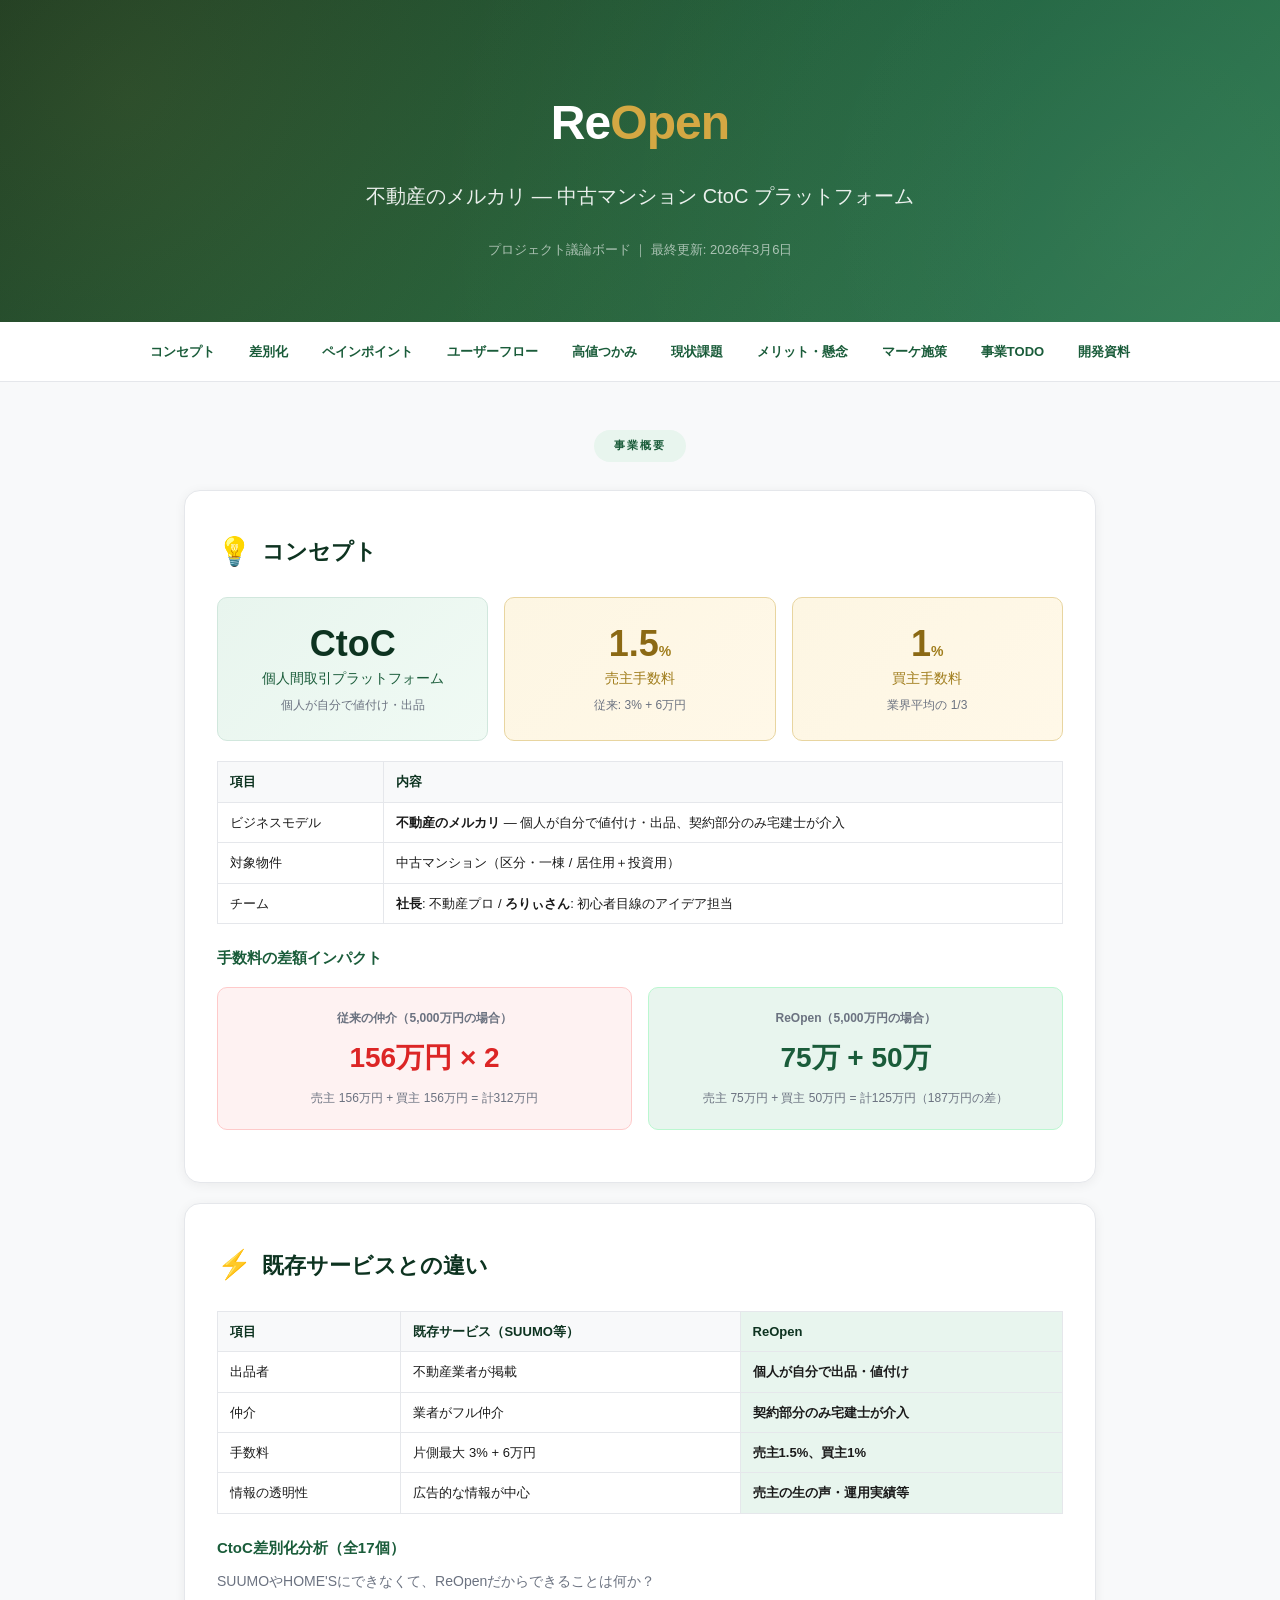
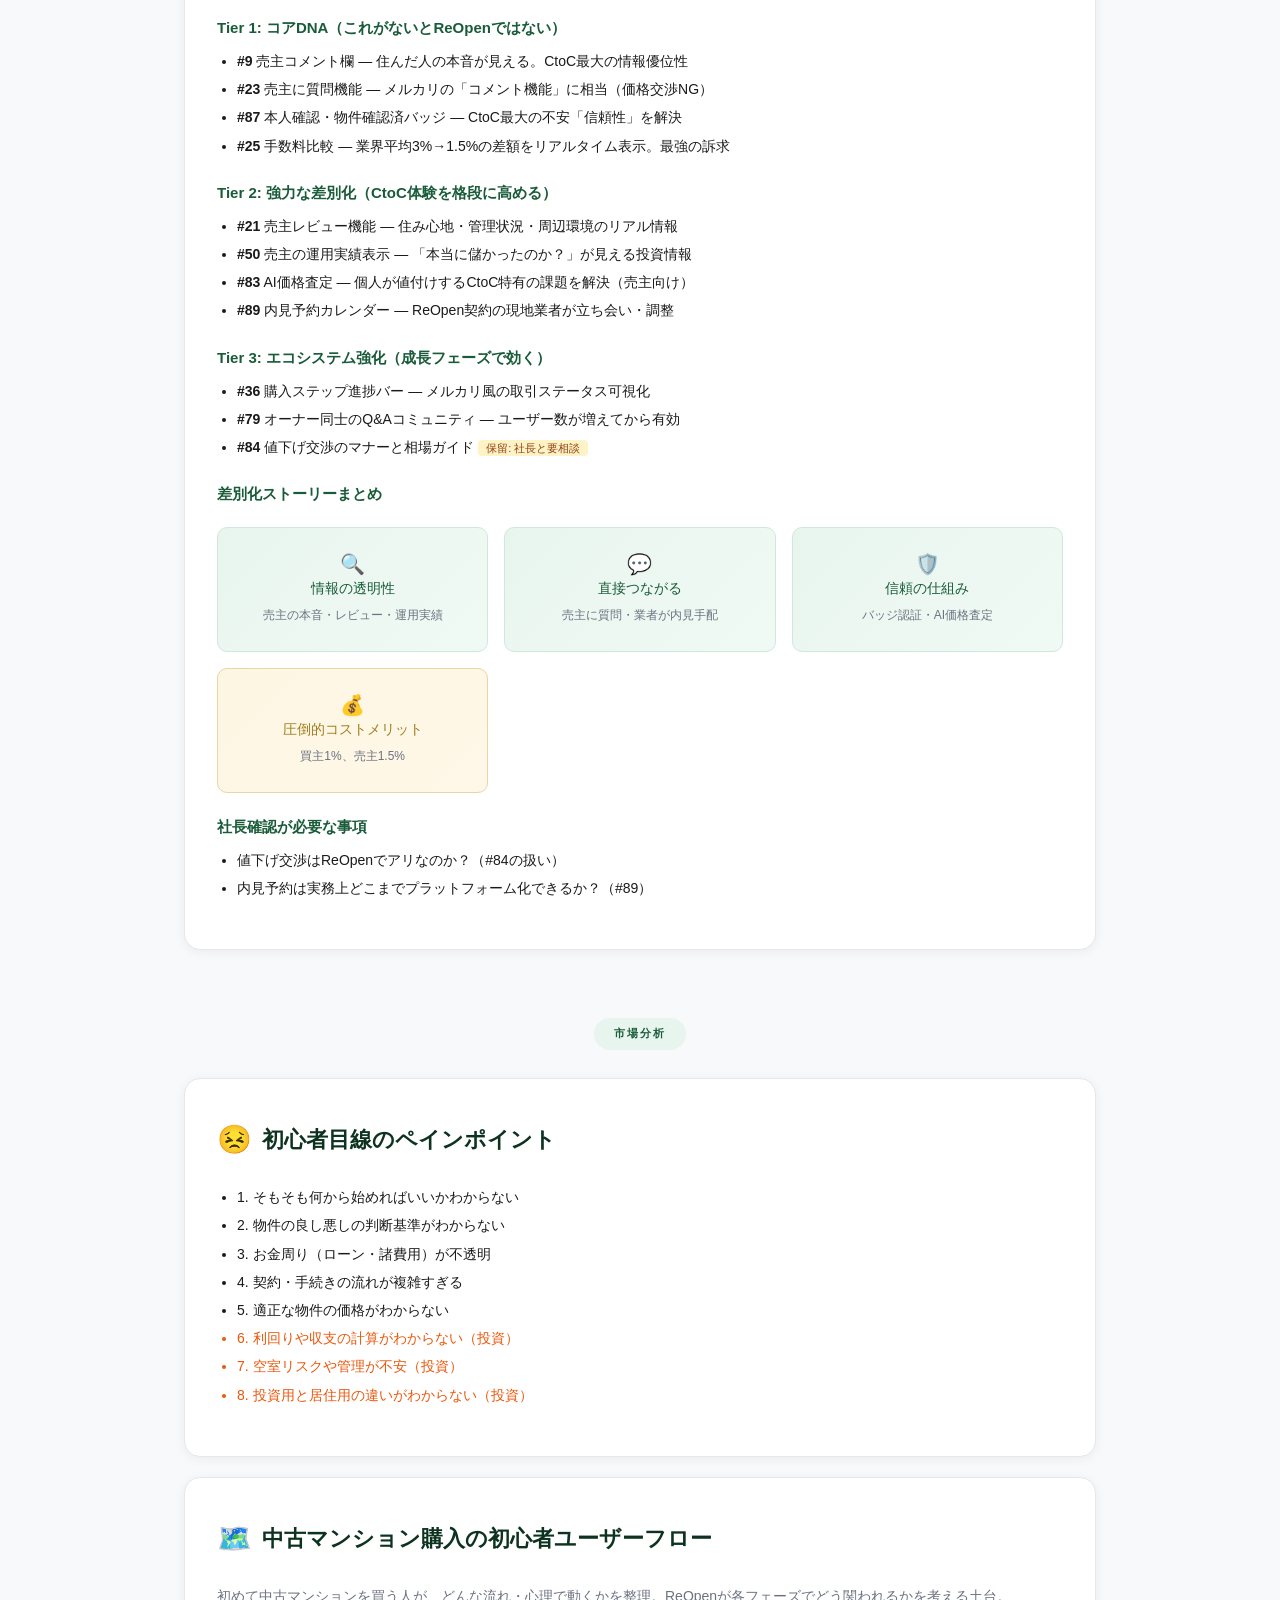
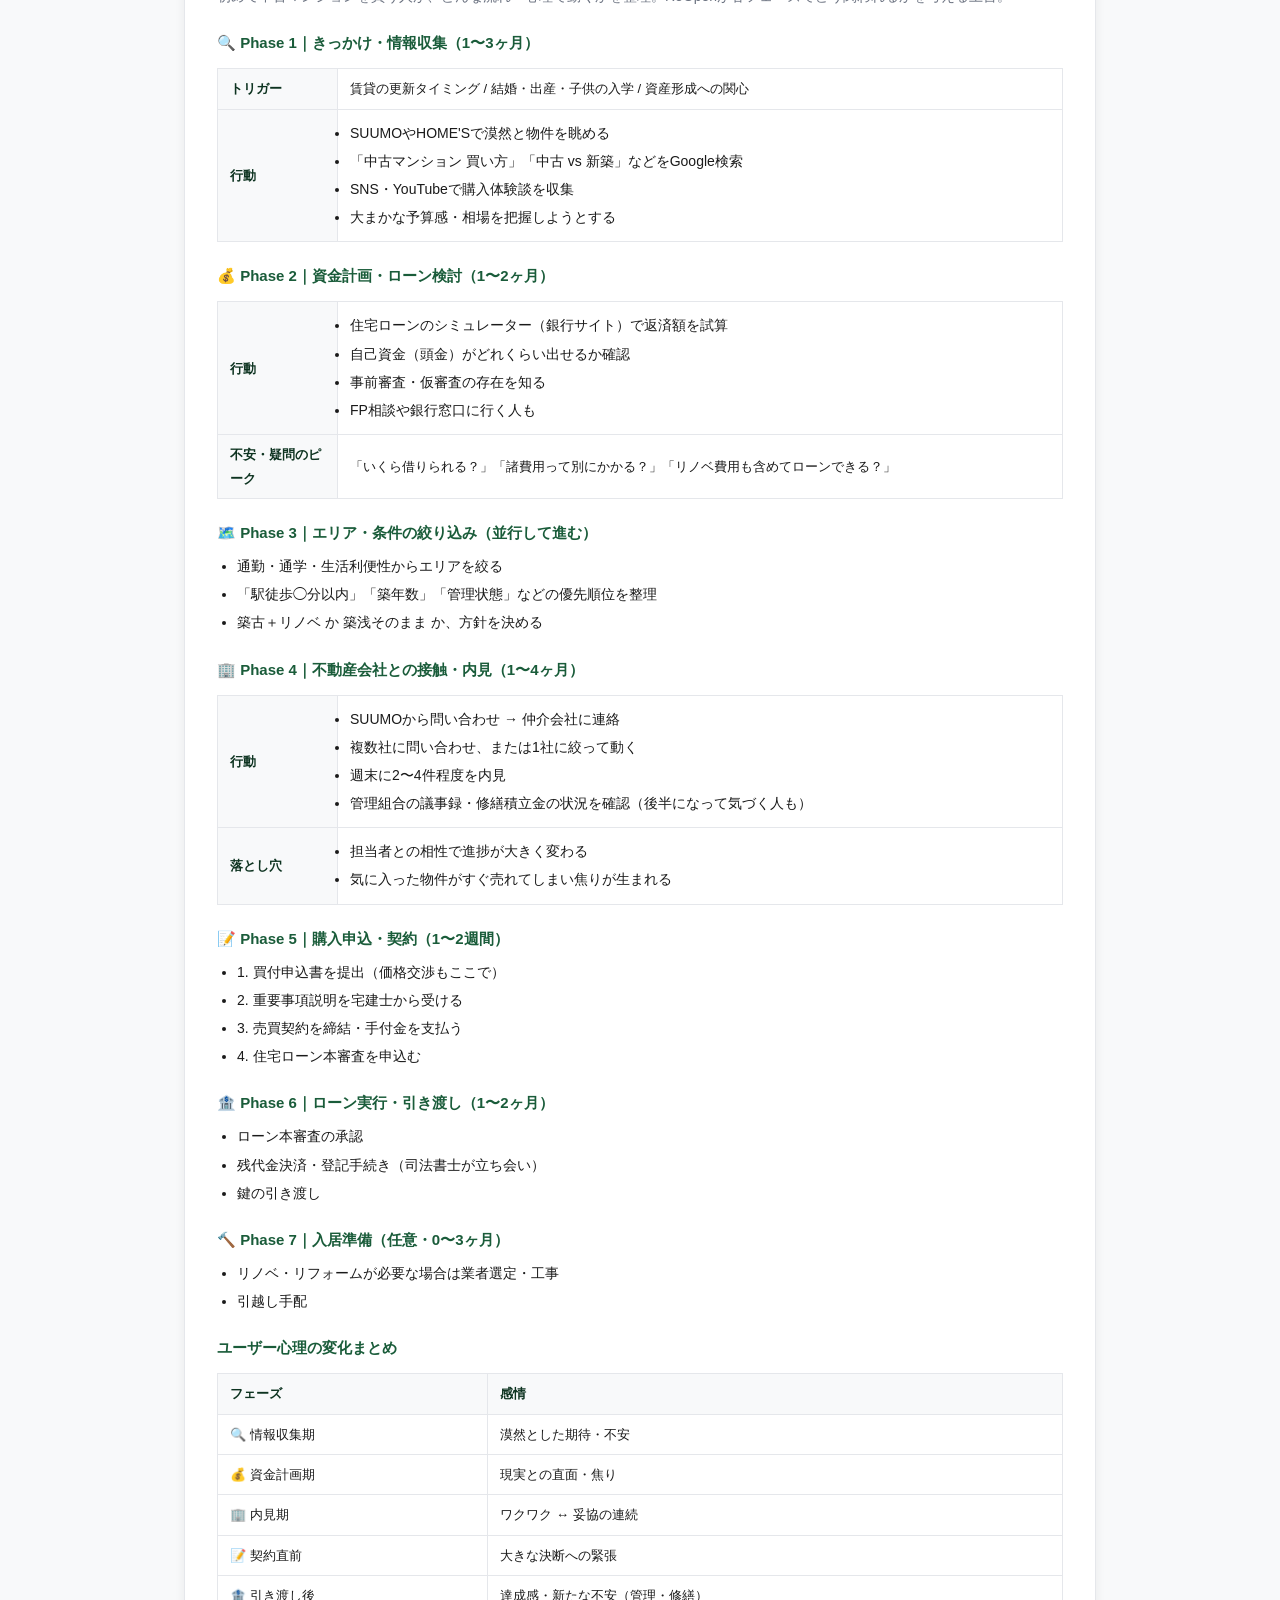
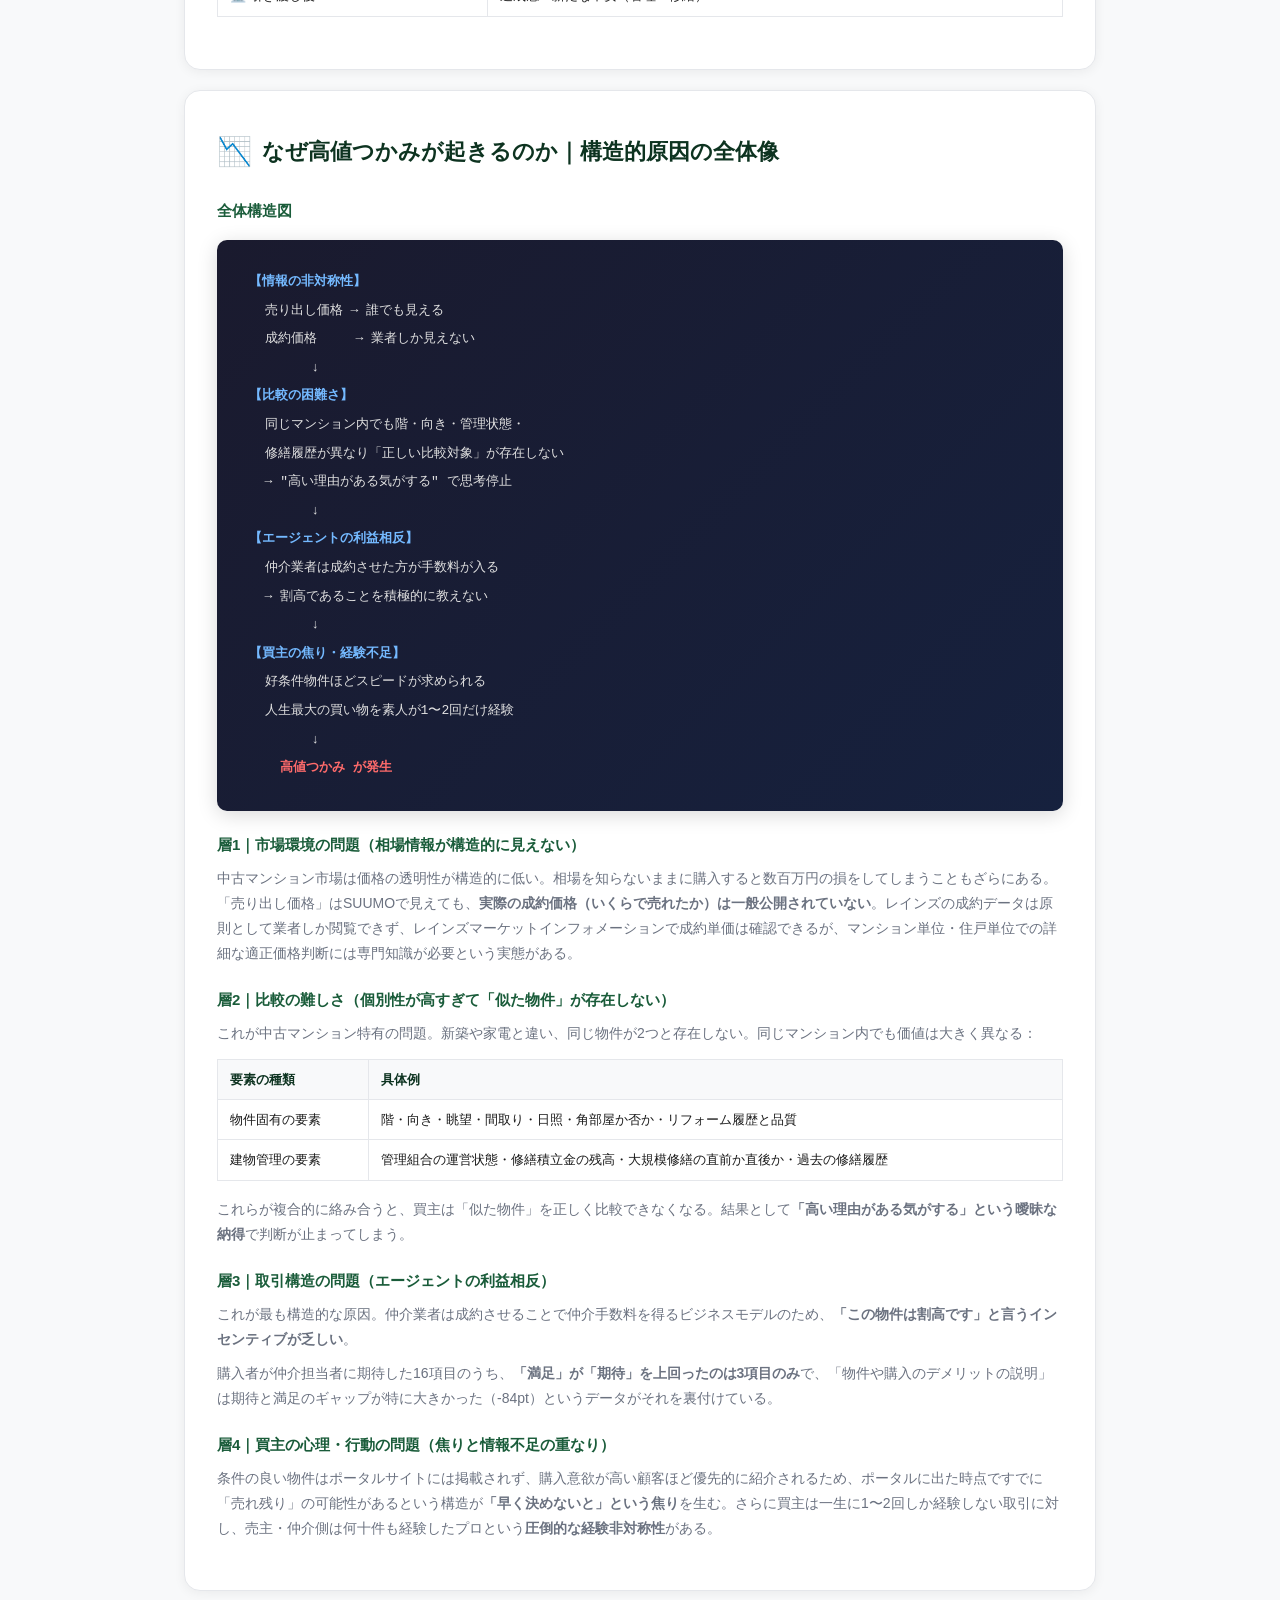
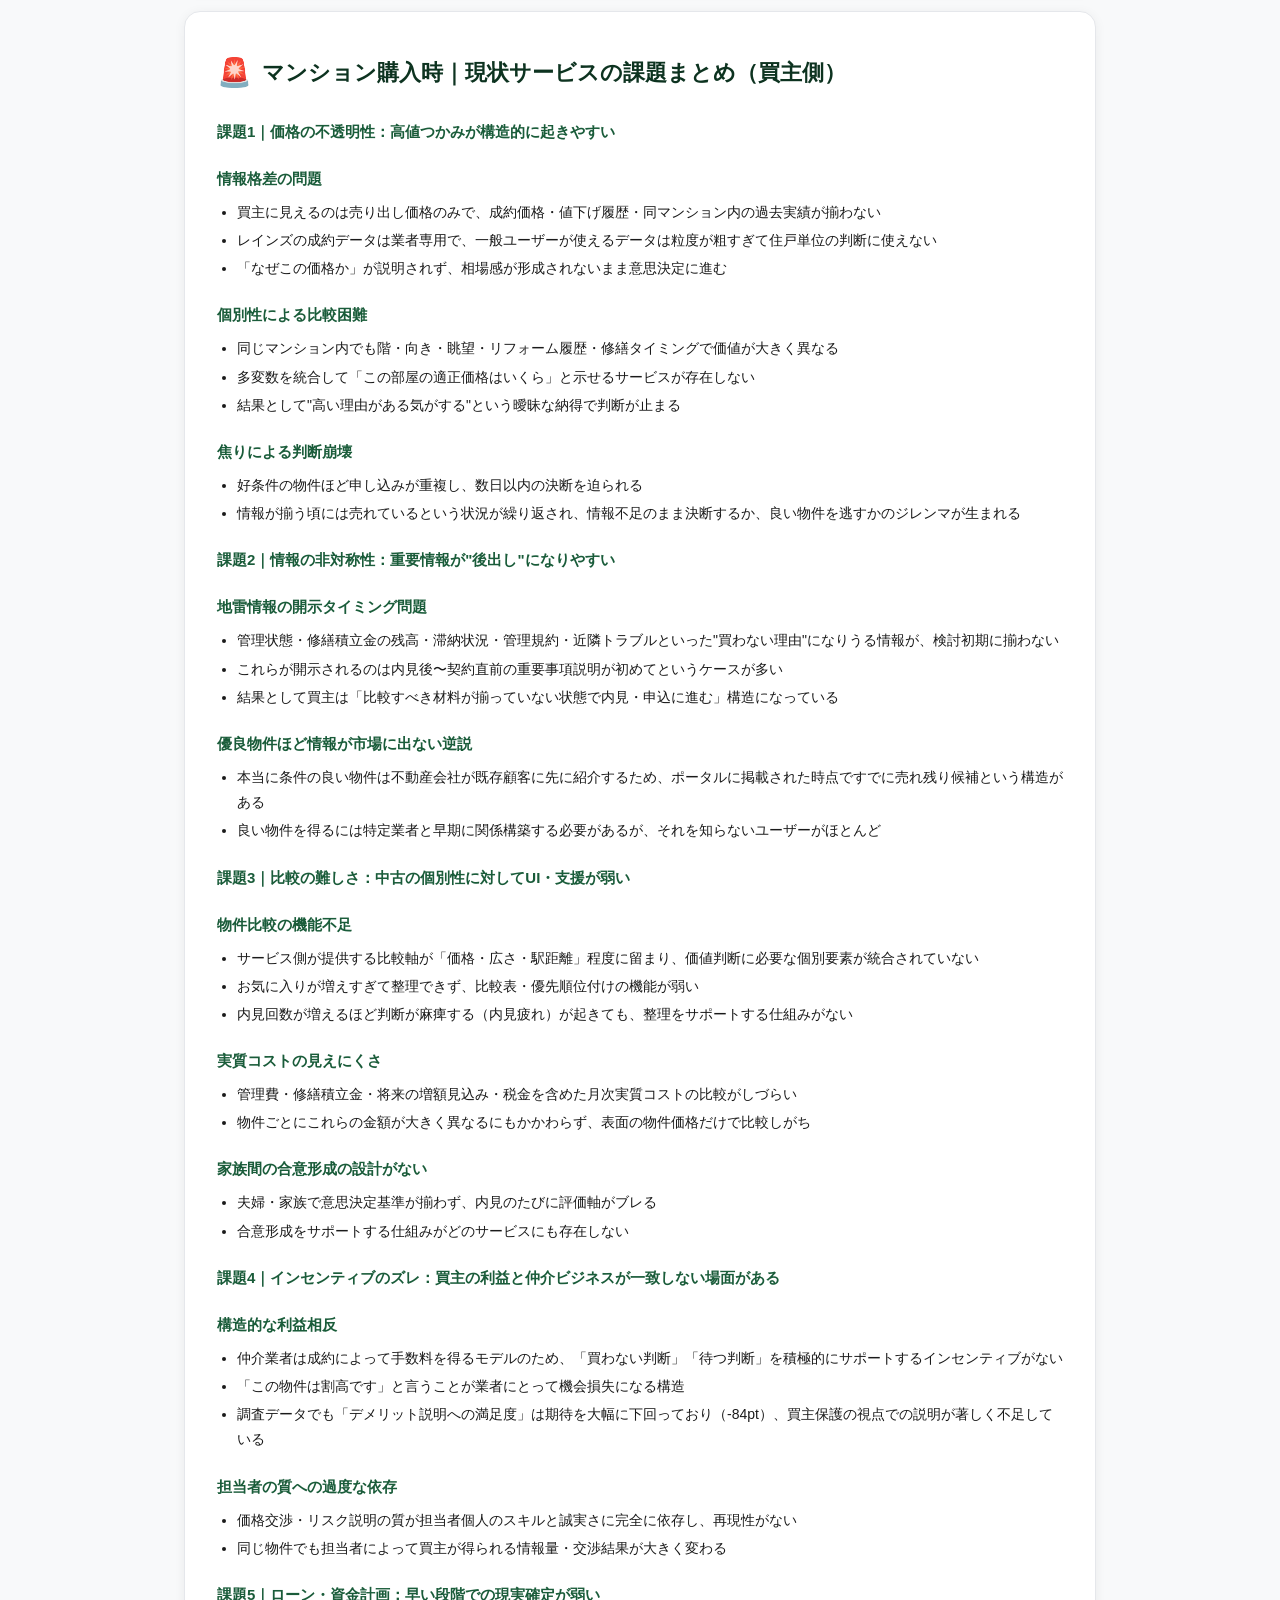
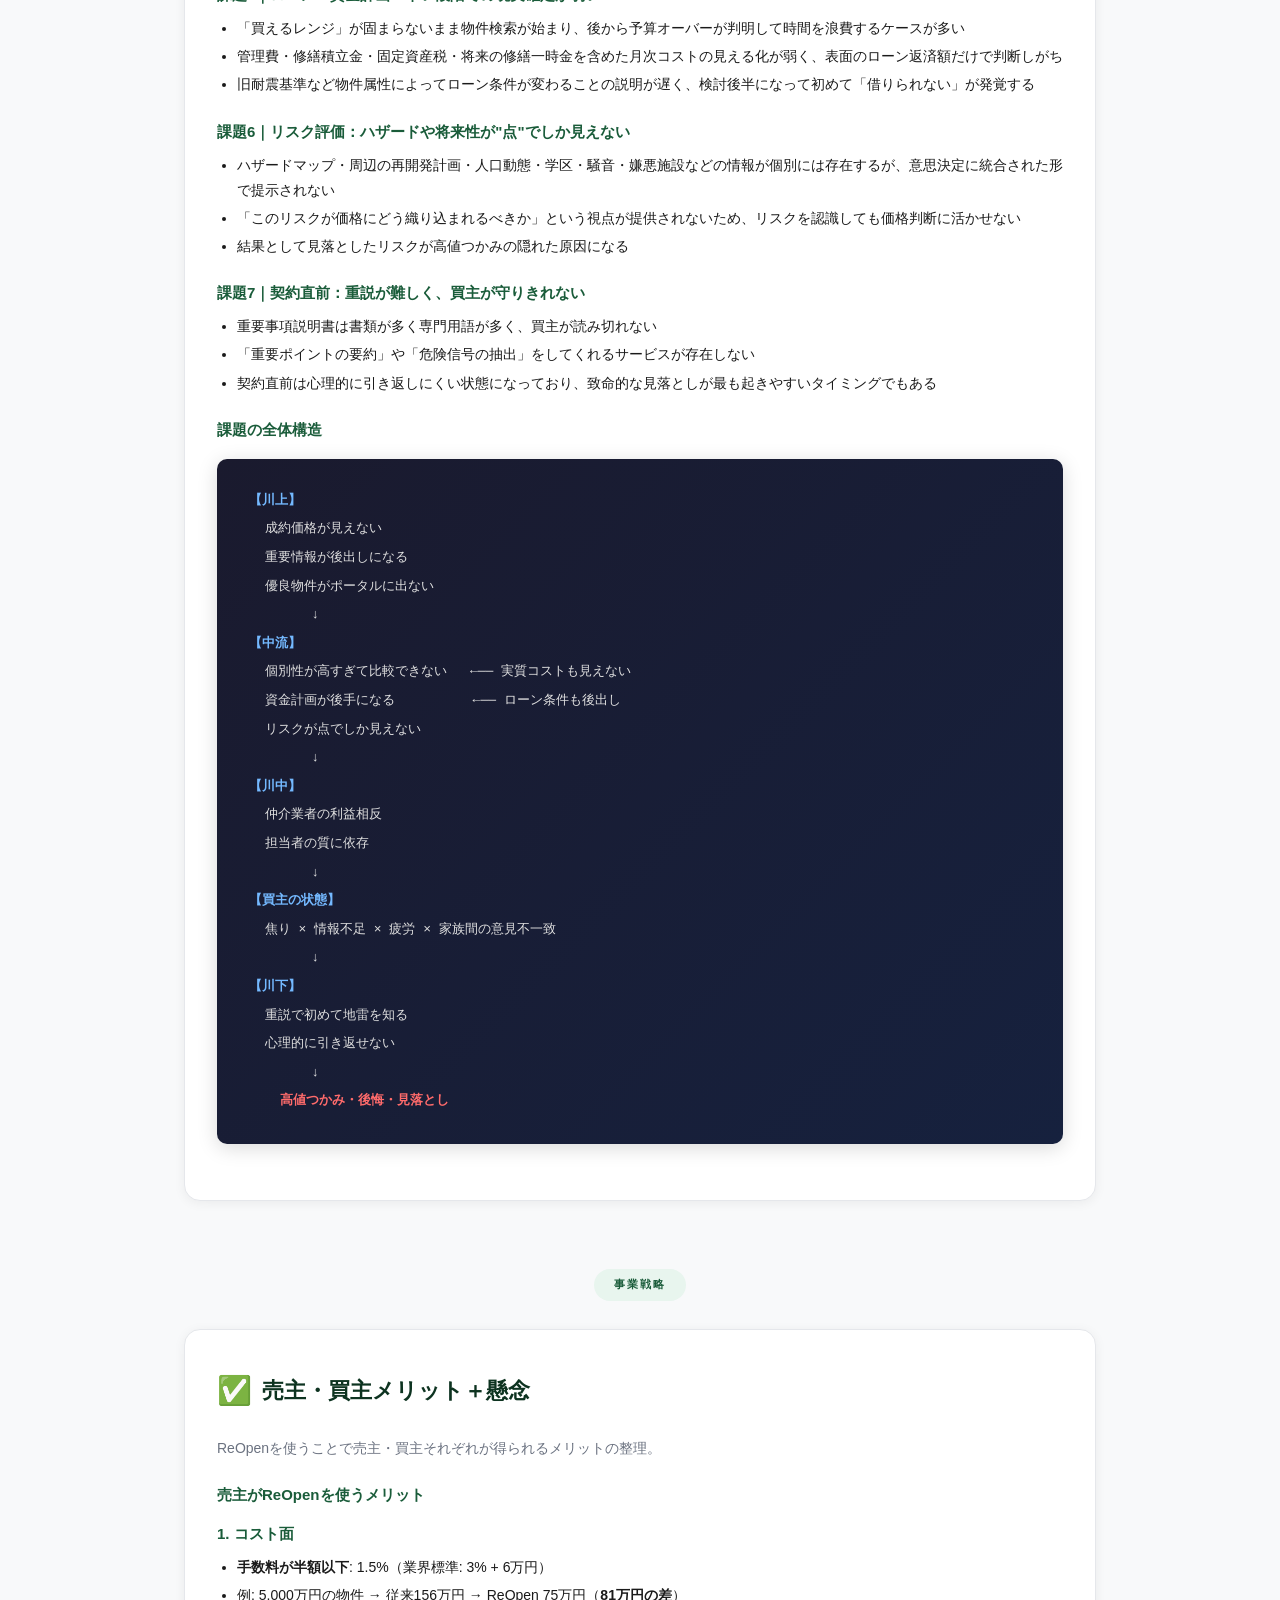
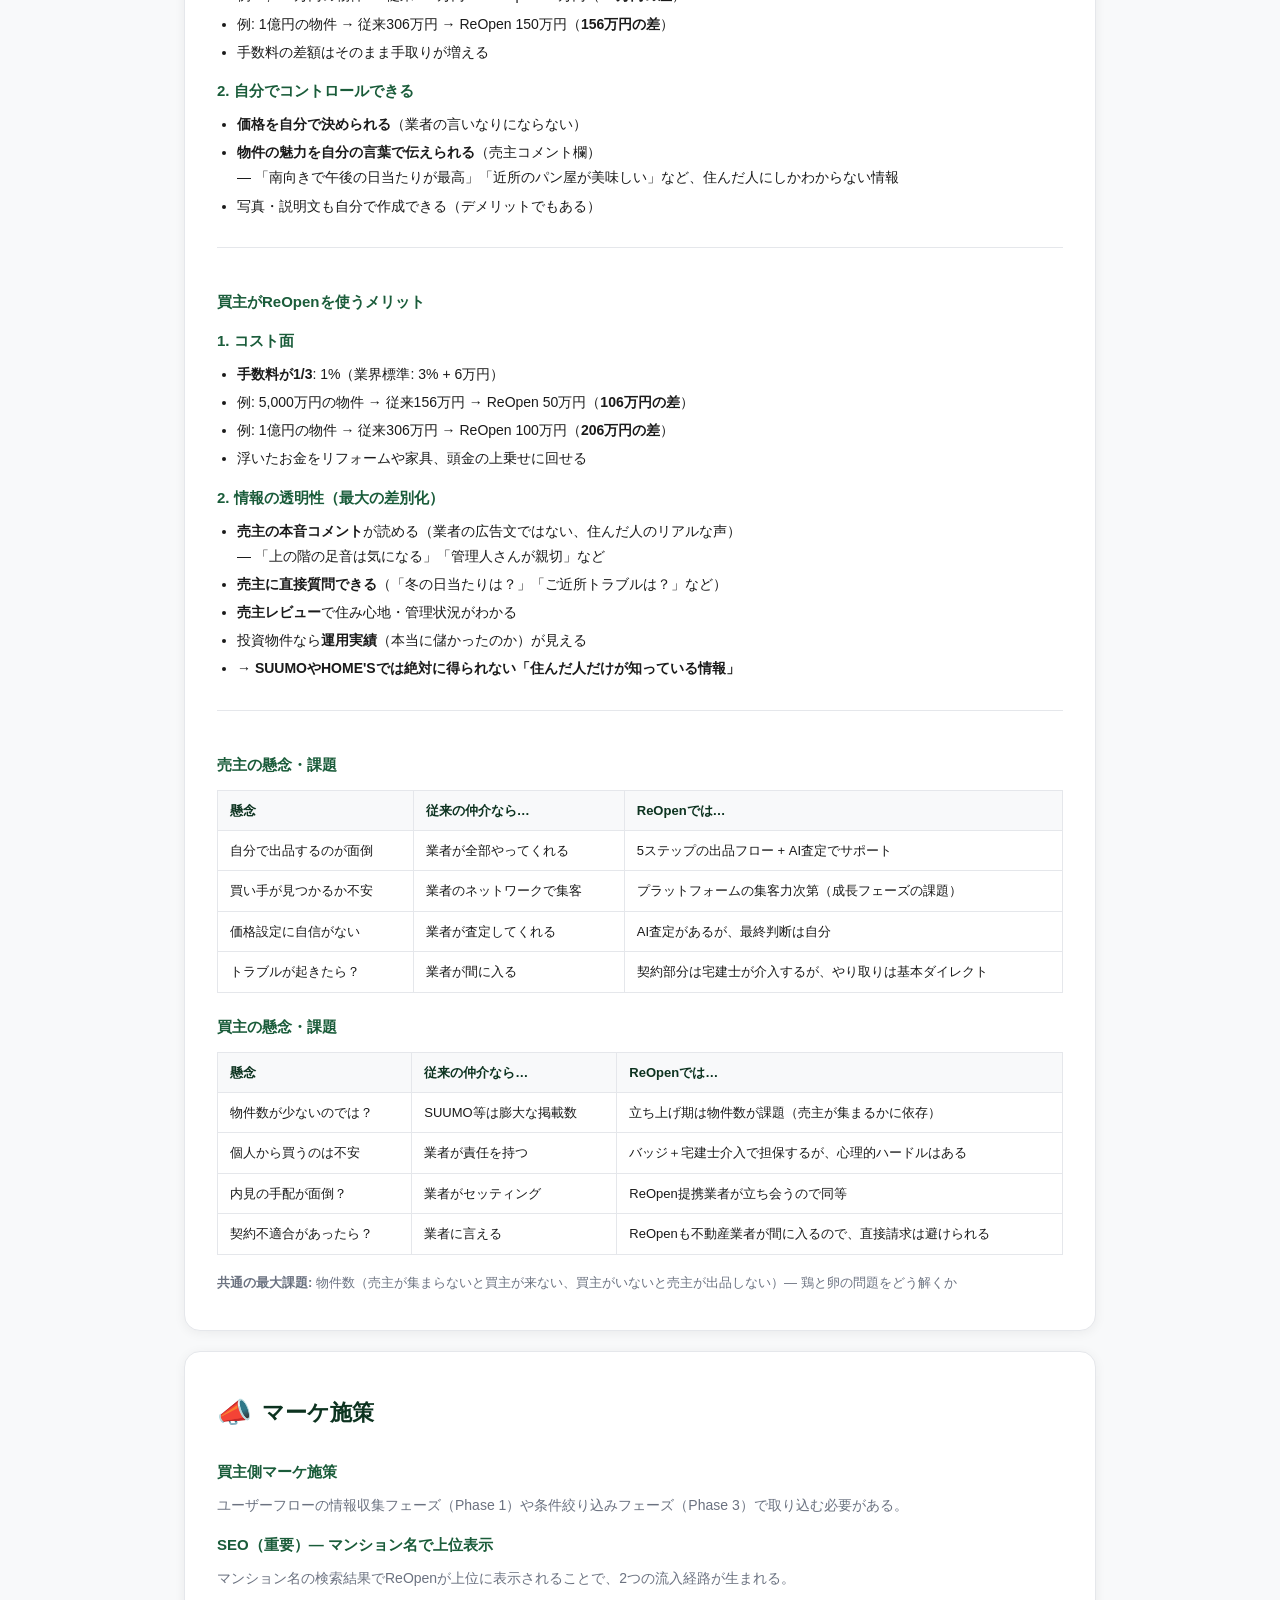
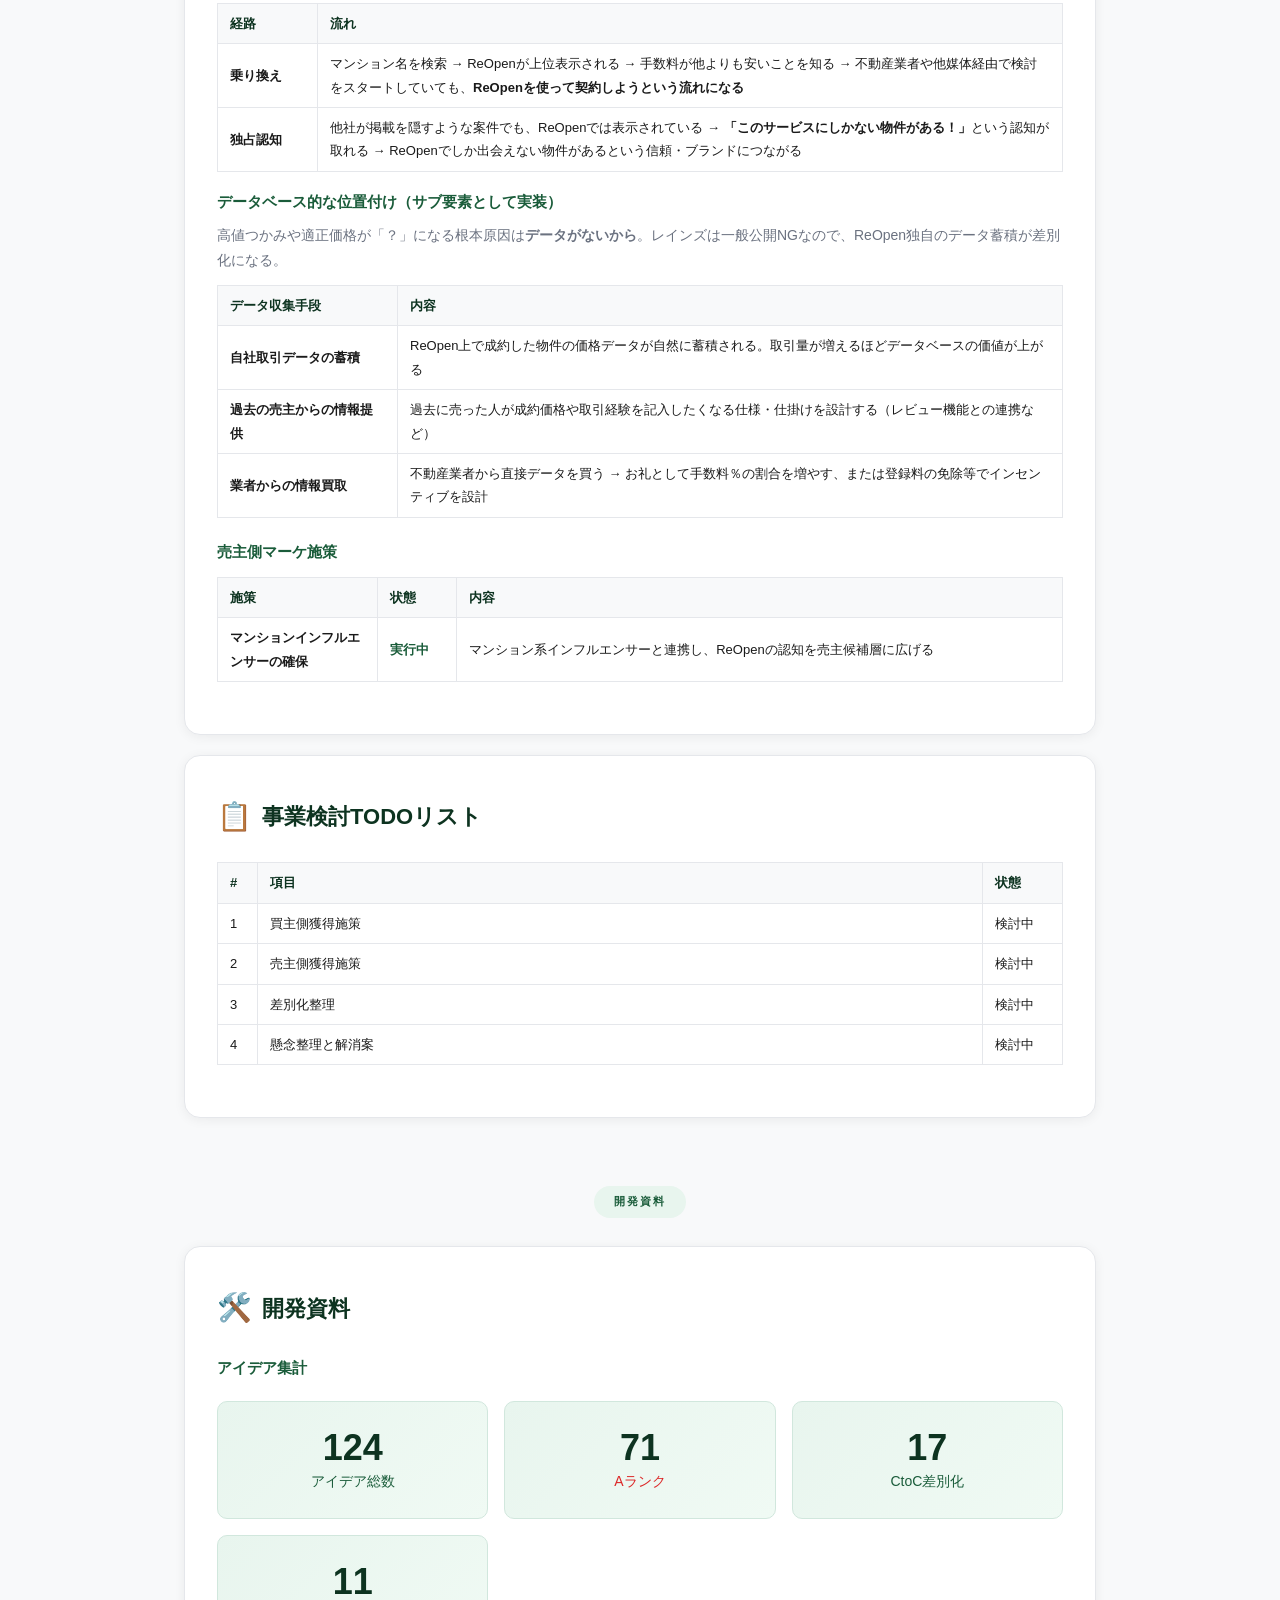
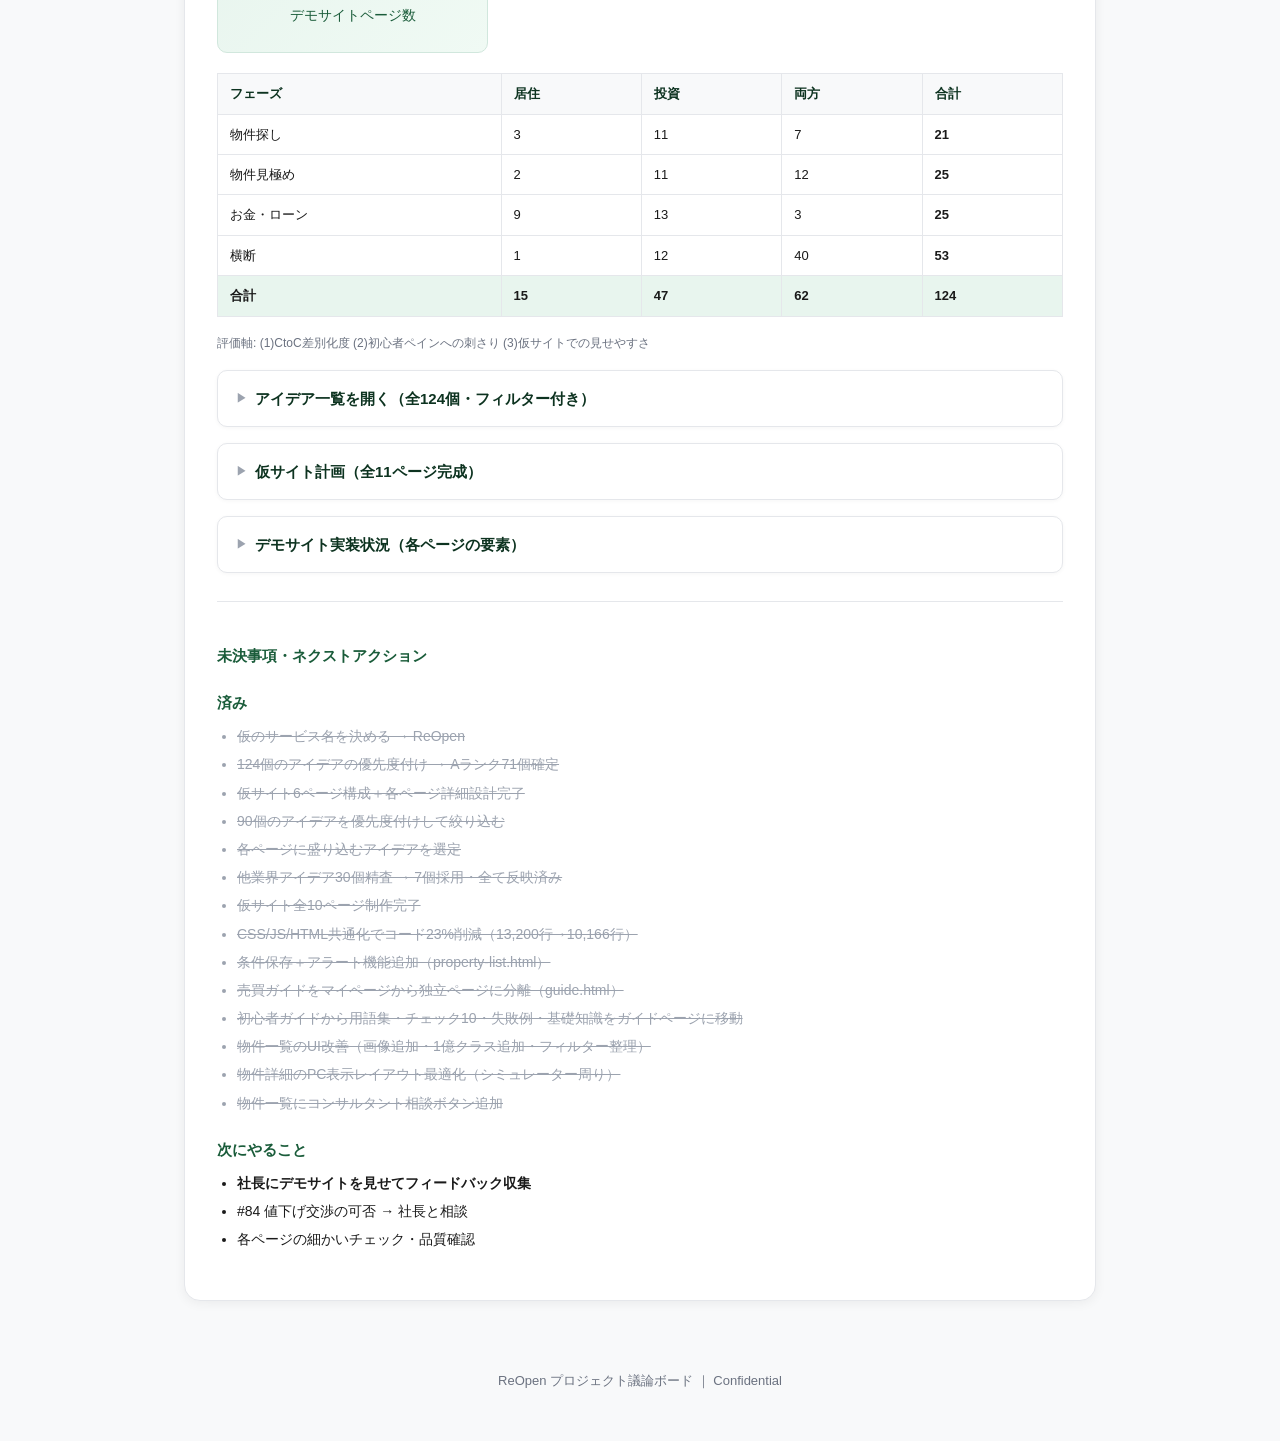
==== dashboard-presentation.html @ 71f50ca5 "プレゼン版ダッシュボード追加" ====
<!DOCTYPE html>
<html lang="ja">
<head>
<meta charset="UTF-8">
<meta name="viewport" content="width=device-width, initial-scale=1.0">
<meta name="robots" content="noindex, nofollow">
<title>ReOpen - 事業概要プレゼンテーション</title>
<style>
:root {
  --green-dark: #0d3320;
  --green: #1a5c3a;
  --green-light: #e8f5ee;
  --gold: #d4a843;
  --gold-light: #fdf6e3;
  --bg: #f8f9fa;
  --card-bg: #ffffff;
  --text: #1a1a1a;
  --text-sub: #6b7280;
  --border: #e5e7eb;
  --shadow: 0 2px 12px rgba(0,0,0,.06);
  --shadow-lg: 0 8px 32px rgba(0,0,0,.08);
  --radius: 16px;
  --radius-sm: 10px;
}
* { margin:0; padding:0; box-sizing:border-box; }
body { font-family: -apple-system, BlinkMacSystemFont, 'Hiragino Sans', 'Noto Sans JP', sans-serif; color: var(--text); line-height: 1.8; background: var(--bg); }

/* ── ヒーロー ── */
.hero {
  background: linear-gradient(135deg, var(--green-dark) 0%, #1a5c3a 50%, #2d7a50 100%);
  color: #fff;
  padding: 80px 40px 60px;
  text-align: center;
  position: relative;
  overflow: hidden;
}
.hero::before {
  content: '';
  position: absolute;
  top: -50%; left: -50%;
  width: 200%; height: 200%;
  background: radial-gradient(circle at 30% 40%, rgba(212,168,67,.15) 0%, transparent 50%),
              radial-gradient(circle at 70% 60%, rgba(255,255,255,.05) 0%, transparent 40%);
  pointer-events: none;
}
.hero h1 { font-size: 48px; font-weight: 800; letter-spacing: -.02em; position: relative; }
.hero h1 .accent { color: var(--gold); }
.hero .tagline { font-size: 20px; font-weight: 400; margin-top: 12px; opacity: .9; position: relative; }
.hero .meta { font-size: 13px; margin-top: 24px; opacity: .6; position: relative; }

/* ── ナビ ── */
.nav-bar {
  position: sticky; top: 0; z-index: 100;
  background: rgba(255,255,255,.95);
  backdrop-filter: blur(12px);
  border-bottom: 1px solid var(--border);
  padding: 12px 24px;
  display: flex; flex-wrap: wrap; gap: 6px; justify-content: center;
}
.nav-bar a {
  font-size: 13px; font-weight: 600; color: var(--green);
  text-decoration: none; padding: 6px 14px;
  border-radius: 20px; transition: all .2s;
}
.nav-bar a:hover { background: var(--green-light); }

/* ── コンテナ ── */
.container { max-width: 960px; margin: 0 auto; padding: 0 24px; }

/* ── セクショングループ ── */
.group-header {
  text-align: center;
  padding: 48px 0 8px;
}
.group-header .label {
  display: inline-block;
  font-size: 11px; font-weight: 700;
  letter-spacing: .2em;
  color: var(--green);
  background: var(--green-light);
  padding: 6px 20px;
  border-radius: 20px;
}

/* ── カード ── */
.card {
  background: var(--card-bg);
  border-radius: var(--radius);
  box-shadow: var(--shadow);
  padding: 36px 32px;
  margin: 20px 0;
  border: 1px solid var(--border);
}
.card h2 {
  font-size: 22px; font-weight: 800;
  color: var(--green-dark);
  margin-bottom: 20px;
  display: flex; align-items: center; gap: 10px;
}
.card h2 .icon { font-size: 28px; }
.card h3 { font-size: 15px; color: var(--green); margin: 20px 0 8px; }

/* ── KPI カード ── */
.kpi-row { display: grid; grid-template-columns: repeat(auto-fit, minmax(200px, 1fr)); gap: 16px; margin: 20px 0; }
.kpi {
  text-align: center;
  padding: 24px 16px;
  border-radius: var(--radius-sm);
  background: linear-gradient(135deg, var(--green-light), #f0faf4);
  border: 1px solid #d1e7dd;
}
.kpi .number { font-size: 36px; font-weight: 800; color: var(--green-dark); line-height: 1.2; }
.kpi .unit { font-size: 14px; color: var(--green); }
.kpi .desc { font-size: 12px; color: var(--text-sub); margin-top: 4px; }

.kpi-gold {
  background: linear-gradient(135deg, var(--gold-light), #fff8e8);
  border-color: #e8d5a0;
}
.kpi-gold .number { color: #8b6914; }
.kpi-gold .unit { color: #a07d1c; }

/* ── テーブル ── */
table { width: 100%; border-collapse: collapse; margin: 12px 0 16px; font-size: 13px; }
th, td { border: 1px solid var(--border); padding: 8px 12px; text-align: left; }
th { background: #f8f9fa; font-weight: 700; color: var(--green-dark); }
.highlight { background: var(--green-light); font-weight: 600; }
.status-done { color: var(--green); font-weight: 700; }

/* ── リスト ── */
ul { margin: 4px 0 12px 20px; font-size: 14px; }
li { margin: 3px 0; }
p { font-size: 14px; }
.sub-note { font-size: 14px; color: var(--text-sub); margin-bottom: 12px; }

/* ── ティア ── */
.tier1 { color: #dc2626; }
.tier2 { color: #ea580c; }
.tier3 { color: #2563eb; }
.hold { color: #92400e; background: #fef3c7; padding: 2px 8px; border-radius: 4px; font-size: 11px; }

/* ── 構造図 ── */
.struct-diagram {
  background: linear-gradient(135deg, #1a1a2e 0%, #16213e 100%);
  color: #e0e0e0;
  border-radius: var(--radius-sm);
  padding: 28px 32px;
  font-size: 13px; line-height: 2.2;
  margin: 16px 0 20px;
  font-family: 'SF Mono', 'Menlo', monospace;
  box-shadow: 0 4px 20px rgba(0,0,0,.15);
}
.struct-diagram .alert { color: #ff6b6b; font-weight: 700; }
.struct-diagram strong { color: #74b9ff; }

/* ── 比較ハイライト ── */
.compare-box {
  display: grid; grid-template-columns: 1fr 1fr; gap: 16px; margin: 16px 0;
}
.compare-item {
  padding: 20px;
  border-radius: var(--radius-sm);
  text-align: center;
}
.compare-old { background: #fef2f2; border: 1px solid #fecaca; }
.compare-new { background: var(--green-light); border: 1px solid #bbf7d0; }
.compare-item .label { font-size: 12px; font-weight: 700; color: var(--text-sub); margin-bottom: 4px; }
.compare-item .value { font-size: 28px; font-weight: 800; }
.compare-old .value { color: #dc2626; }
.compare-new .value { color: var(--green); }
.compare-item .detail { font-size: 12px; color: var(--text-sub); margin-top: 4px; }

/* ── セクション区切り ── */
.section-sep { margin-top: 28px; padding-top: 20px; border-top: 1px solid var(--border); }
.sub-h { font-size: 14px; color: var(--text); margin: 16px 0 4px; font-weight: 700; }

/* ── 折りたたみ ── */
details {
  margin: 16px 0;
  border: 1px solid var(--border);
  border-radius: var(--radius-sm);
  background: var(--card-bg);
  box-shadow: 0 1px 4px rgba(0,0,0,.04);
}
details summary {
  padding: 14px 18px;
  font-size: 15px; font-weight: 700;
  color: var(--green-dark);
  cursor: pointer;
  list-style: none;
  display: flex; align-items: center; gap: 8px;
}
details summary::before { content: '▶'; font-size: 11px; color: #9ca3af; transition: transform .2s; }
details[open] summary::before { transform: rotate(90deg); }
details summary:hover { background: #f9fafb; }
details .fold-inner { padding: 4px 18px 18px; }

/* ── フィルター ── */
.filters { display: flex; flex-wrap: wrap; gap: 6px; margin: 12px 0; }
.filters button { font-size: 12px; padding: 5px 12px; border: 1px solid var(--border); border-radius: 20px; background: #fff; cursor: pointer; color: var(--text); transition: all .2s; }
.filters button.active { background: var(--green); color: #fff; border-color: var(--green); }
.filters button.ctoc { color: #dc2626; border-color: #fee2e2; }
.filters button.rank-a { color: #dc2626; border-color: #fee2e2; }
.filters button.rank-b { color: #2563eb; border-color: #dbeafe; }
.filters button.rank-c { color: #9ca3af; border-color: var(--border); }
#filter-count { font-size: 13px; color: var(--text-sub); margin: 6px 0 12px; }
#ideas-table td:first-child { font-weight: 700; text-align: center; width: 40px; }
.rank-a { color: #dc2626; font-weight: 800; }
.rank-b { color: #2563eb; font-weight: 700; }
.rank-c { color: #9ca3af; }
.ctoc-mark { color: #dc2626; font-size: 11px; }
.done { text-decoration: line-through; color: #9ca3af; }

/* ── フッター ── */
.footer {
  text-align: center;
  padding: 48px 24px;
  color: var(--text-sub);
  font-size: 13px;
}

/* ── レスポンシブ ── */
@media (max-width: 640px) {
  .hero { padding: 48px 20px 40px; }
  .hero h1 { font-size: 32px; }
  .hero .tagline { font-size: 16px; }
  .card { padding: 24px 20px; }
  .kpi-row { grid-template-columns: 1fr; }
  .compare-box { grid-template-columns: 1fr; }
  .kpi .number { font-size: 28px; }
}
</style>
</head>
<body>

<!-- ═══ ヒーロー ═══ -->
<div class="hero">
  <h1>Re<span class="accent">Open</span></h1>
  <div class="tagline">不動産のメルカリ — 中古マンション CtoC プラットフォーム</div>
  <div class="meta">プロジェクト議論ボード ｜ 最終更新: 2026年3月6日</div>
</div>

<!-- ═══ ナビ ═══ -->
<div class="nav-bar">
  <a href="#concept">コンセプト</a>
  <a href="#ctoc">差別化</a>
  <a href="#pain">ペインポイント</a>
  <a href="#user-flow">ユーザーフロー</a>
  <a href="#overprice">高値つかみ</a>
  <a href="#issues">現状課題</a>
  <a href="#merit">メリット・懸念</a>
  <a href="#marketing">マーケ施策</a>
  <a href="#biz-todo">事業TODO</a>
  <a href="#dev">開発資料</a>
</div>

<div class="container">

<!-- ═══════════════════════════════════════════
     事業概要
     ═══════════════════════════════════════════ -->
<div class="group-header"><span class="label">事業概要</span></div>

<div class="card" id="concept">
  <h2><span class="icon">💡</span> コンセプト</h2>

  <div class="kpi-row">
    <div class="kpi">
      <div class="number">CtoC</div>
      <div class="unit">個人間取引プラットフォーム</div>
      <div class="desc">個人が自分で値付け・出品</div>
    </div>
    <div class="kpi kpi-gold">
      <div class="number">1.5<span class="unit">%</span></div>
      <div class="unit">売主手数料</div>
      <div class="desc">従来: 3% + 6万円</div>
    </div>
    <div class="kpi kpi-gold">
      <div class="number">1<span class="unit">%</span></div>
      <div class="unit">買主手数料</div>
      <div class="desc">業界平均の 1/3</div>
    </div>
  </div>

  <table>
    <tr><th>項目</th><th>内容</th></tr>
    <tr><td>ビジネスモデル</td><td><strong>不動産のメルカリ</strong> — 個人が自分で値付け・出品、契約部分のみ宅建士が介入</td></tr>
    <tr><td>対象物件</td><td>中古マンション（区分・一棟 / 居住用＋投資用）</td></tr>
    <tr><td>チーム</td><td><strong>社長</strong>: 不動産プロ / <strong>ろりぃさん</strong>: 初心者目線のアイデア担当</td></tr>
  </table>

  <h3>手数料の差額インパクト</h3>
  <div class="compare-box">
    <div class="compare-item compare-old">
      <div class="label">従来の仲介（5,000万円の場合）</div>
      <div class="value">156万円 × 2</div>
      <div class="detail">売主 156万円 + 買主 156万円 = 計312万円</div>
    </div>
    <div class="compare-item compare-new">
      <div class="label">ReOpen（5,000万円の場合）</div>
      <div class="value">75万 + 50万</div>
      <div class="detail">売主 75万円 + 買主 50万円 = 計125万円（187万円の差）</div>
    </div>
  </div>
</div>

<div class="card" id="ctoc">
  <h2><span class="icon">⚡</span> 既存サービスとの違い</h2>
  <table>
    <tr><th>項目</th><th>既存サービス（SUUMO等）</th><th class="highlight">ReOpen</th></tr>
    <tr><td>出品者</td><td>不動産業者が掲載</td><td class="highlight">個人が自分で出品・値付け</td></tr>
    <tr><td>仲介</td><td>業者がフル仲介</td><td class="highlight">契約部分のみ宅建士が介入</td></tr>
    <tr><td>手数料</td><td>片側最大 3% + 6万円</td><td class="highlight">売主1.5%、買主1%</td></tr>
    <tr><td>情報の透明性</td><td>広告的な情報が中心</td><td class="highlight">売主の生の声・運用実績等</td></tr>
  </table>

  <h3>CtoC差別化分析（全17個）</h3>
  <p class="sub-note">SUUMOやHOME'Sにできなくて、ReOpenだからできることは何か？</p>

  <h3 class="tier1">Tier 1: コアDNA（これがないとReOpenではない）</h3>
  <ul>
    <li><strong>#9</strong> 売主コメント欄 — 住んだ人の本音が見える。CtoC最大の情報優位性</li>
    <li><strong>#23</strong> 売主に質問機能 — メルカリの「コメント機能」に相当（価格交渉NG）</li>
    <li><strong>#87</strong> 本人確認・物件確認済バッジ — CtoC最大の不安「信頼性」を解決</li>
    <li><strong>#25</strong> 手数料比較 — 業界平均3%→1.5%の差額をリアルタイム表示。最強の訴求</li>
  </ul>

  <h3 class="tier2">Tier 2: 強力な差別化（CtoC体験を格段に高める）</h3>
  <ul>
    <li><strong>#21</strong> 売主レビュー機能 — 住み心地・管理状況・周辺環境のリアル情報</li>
    <li><strong>#50</strong> 売主の運用実績表示 — 「本当に儲かったのか？」が見える投資情報</li>
    <li><strong>#83</strong> AI価格査定 — 個人が値付けするCtoC特有の課題を解決（売主向け）</li>
    <li><strong>#89</strong> 内見予約カレンダー — ReOpen契約の現地業者が立ち会い・調整</li>
  </ul>

  <h3 class="tier3">Tier 3: エコシステム強化（成長フェーズで効く）</h3>
  <ul>
    <li><strong>#36</strong> 購入ステップ進捗バー — メルカリ風の取引ステータス可視化</li>
    <li><strong>#79</strong> オーナー同士のQ&Aコミュニティ — ユーザー数が増えてから有効</li>
    <li><strong>#84</strong> 値下げ交渉のマナーと相場ガイド <span class="hold">保留: 社長と要相談</span></li>
  </ul>

  <h3>差別化ストーリーまとめ</h3>
  <div class="kpi-row">
    <div class="kpi">
      <div class="number" style="font-size:20px">🔍</div>
      <div class="unit">情報の透明性</div>
      <div class="desc">売主の本音・レビュー・運用実績</div>
    </div>
    <div class="kpi">
      <div class="number" style="font-size:20px">💬</div>
      <div class="unit">直接つながる</div>
      <div class="desc">売主に質問・業者が内見手配</div>
    </div>
    <div class="kpi">
      <div class="number" style="font-size:20px">🛡️</div>
      <div class="unit">信頼の仕組み</div>
      <div class="desc">バッジ認証・AI価格査定</div>
    </div>
    <div class="kpi kpi-gold">
      <div class="number" style="font-size:20px">💰</div>
      <div class="unit">圧倒的コストメリット</div>
      <div class="desc">買主1%、売主1.5%</div>
    </div>
  </div>

  <h3>社長確認が必要な事項</h3>
  <ul>
    <li>値下げ交渉はReOpenでアリなのか？（#84の扱い）</li>
    <li>内見予約は実務上どこまでプラットフォーム化できるか？（#89）</li>
  </ul>
</div>

<!-- ═══════════════════════════════════════════
     市場分析
     ═══════════════════════════════════════════ -->
<div class="group-header"><span class="label">市場分析</span></div>

<div class="card" id="pain">
  <h2><span class="icon">😣</span> 初心者目線のペインポイント</h2>
  <ul>
    <li>1. そもそも何から始めればいいかわからない</li>
    <li>2. 物件の良し悪しの判断基準がわからない</li>
    <li>3. お金周り（ローン・諸費用）が不透明</li>
    <li>4. 契約・手続きの流れが複雑すぎる</li>
    <li>5. 適正な物件の価格がわからない</li>
    <li class="tier2">6. 利回りや収支の計算がわからない（投資）</li>
    <li class="tier2">7. 空室リスクや管理が不安（投資）</li>
    <li class="tier2">8. 投資用と居住用の違いがわからない（投資）</li>
  </ul>
</div>

<div class="card" id="user-flow">
  <h2><span class="icon">🗺️</span> 中古マンション購入の初心者ユーザーフロー</h2>
  <p class="sub-note">初めて中古マンションを買う人が、どんな流れ・心理で動くかを整理。ReOpenが各フェーズでどう関われるかを考える土台。</p>

  <h3>🔍 Phase 1｜きっかけ・情報収集（1〜3ヶ月）</h3>
  <table>
    <tr><th style="width:120px">トリガー</th><td>賃貸の更新タイミング / 結婚・出産・子供の入学 / 資産形成への関心</td></tr>
    <tr><th>行動</th><td>
      <ul style="margin:0">
        <li>SUUMOやHOME'Sで漠然と物件を眺める</li>
        <li>「中古マンション 買い方」「中古 vs 新築」などをGoogle検索</li>
        <li>SNS・YouTubeで購入体験談を収集</li>
        <li>大まかな予算感・相場を把握しようとする</li>
      </ul>
    </td></tr>
  </table>

  <h3>💰 Phase 2｜資金計画・ローン検討（1〜2ヶ月）</h3>
  <table>
    <tr><th style="width:120px">行動</th><td>
      <ul style="margin:0">
        <li>住宅ローンのシミュレーター（銀行サイト）で返済額を試算</li>
        <li>自己資金（頭金）がどれくらい出せるか確認</li>
        <li>事前審査・仮審査の存在を知る</li>
        <li>FP相談や銀行窓口に行く人も</li>
      </ul>
    </td></tr>
    <tr><th>不安・疑問のピーク</th><td>「いくら借りられる？」「諸費用って別にかかる？」「リノベ費用も含めてローンできる？」</td></tr>
  </table>

  <h3>🗺️ Phase 3｜エリア・条件の絞り込み（並行して進む）</h3>
  <ul>
    <li>通勤・通学・生活利便性からエリアを絞る</li>
    <li>「駅徒歩◯分以内」「築年数」「管理状態」などの優先順位を整理</li>
    <li>築古＋リノベ か 築浅そのまま か、方針を決める</li>
  </ul>

  <h3>🏢 Phase 4｜不動産会社との接触・内見（1〜4ヶ月）</h3>
  <table>
    <tr><th style="width:120px">行動</th><td>
      <ul style="margin:0">
        <li>SUUMOから問い合わせ → 仲介会社に連絡</li>
        <li>複数社に問い合わせ、または1社に絞って動く</li>
        <li>週末に2〜4件程度を内見</li>
        <li>管理組合の議事録・修繕積立金の状況を確認（後半になって気づく人も）</li>
      </ul>
    </td></tr>
    <tr><th>落とし穴</th><td>
      <ul style="margin:0">
        <li>担当者との相性で進捗が大きく変わる</li>
        <li>気に入った物件がすぐ売れてしまい焦りが生まれる</li>
      </ul>
    </td></tr>
  </table>

  <h3>📝 Phase 5｜購入申込・契約（1〜2週間）</h3>
  <ul>
    <li>1. 買付申込書を提出（価格交渉もここで）</li>
    <li>2. 重要事項説明を宅建士から受ける</li>
    <li>3. 売買契約を締結・手付金を支払う</li>
    <li>4. 住宅ローン本審査を申込む</li>
  </ul>

  <h3>🏦 Phase 6｜ローン実行・引き渡し（1〜2ヶ月）</h3>
  <ul>
    <li>ローン本審査の承認</li>
    <li>残代金決済・登記手続き（司法書士が立ち会い）</li>
    <li>鍵の引き渡し</li>
  </ul>

  <h3>🔨 Phase 7｜入居準備（任意・0〜3ヶ月）</h3>
  <ul>
    <li>リノベ・リフォームが必要な場合は業者選定・工事</li>
    <li>引越し手配</li>
  </ul>

  <h3>ユーザー心理の変化まとめ</h3>
  <table>
    <tr><th>フェーズ</th><th>感情</th></tr>
    <tr><td>🔍 情報収集期</td><td>漠然とした期待・不安</td></tr>
    <tr><td>💰 資金計画期</td><td>現実との直面・焦り</td></tr>
    <tr><td>🏢 内見期</td><td>ワクワク ↔ 妥協の連続</td></tr>
    <tr><td>📝 契約直前</td><td>大きな決断への緊張</td></tr>
    <tr><td>🏦 引き渡し後</td><td>達成感・新たな不安（管理・修繕）</td></tr>
  </table>
</div>

<div class="card" id="overprice">
  <h2><span class="icon">📉</span> なぜ高値つかみが起きるのか｜構造的原因の全体像</h2>

  <h3>全体構造図</h3>
  <div class="struct-diagram">
<strong>【情報の非対称性】</strong><br>
&nbsp;&nbsp;売り出し価格 → 誰でも見える<br>
&nbsp;&nbsp;成約価格 &nbsp;&nbsp;&nbsp;&nbsp;→ 業者しか見えない<br>
&nbsp;&nbsp;&nbsp;&nbsp;&nbsp;&nbsp;&nbsp;&nbsp;↓<br>
<strong>【比較の困難さ】</strong><br>
&nbsp;&nbsp;同じマンション内でも階・向き・管理状態・<br>
&nbsp;&nbsp;修繕履歴が異なり「正しい比較対象」が存在しない<br>
&nbsp;&nbsp;→ "高い理由がある気がする" で思考停止<br>
&nbsp;&nbsp;&nbsp;&nbsp;&nbsp;&nbsp;&nbsp;&nbsp;↓<br>
<strong>【エージェントの利益相反】</strong><br>
&nbsp;&nbsp;仲介業者は成約させた方が手数料が入る<br>
&nbsp;&nbsp;→ 割高であることを積極的に教えない<br>
&nbsp;&nbsp;&nbsp;&nbsp;&nbsp;&nbsp;&nbsp;&nbsp;↓<br>
<strong>【買主の焦り・経験不足】</strong><br>
&nbsp;&nbsp;好条件物件ほどスピードが求められる<br>
&nbsp;&nbsp;人生最大の買い物を素人が1〜2回だけ経験<br>
&nbsp;&nbsp;&nbsp;&nbsp;&nbsp;&nbsp;&nbsp;&nbsp;↓<br>
&nbsp;&nbsp;&nbsp;&nbsp;<strong class="alert">高値つかみ が発生</strong>
  </div>

  <h3>層1｜市場環境の問題（相場情報が構造的に見えない）</h3>
  <p class="sub-note">中古マンション市場は価格の透明性が構造的に低い。相場を知らないままに購入すると数百万円の損をしてしまうこともざらにある。「売り出し価格」はSUUMOで見えても、<strong>実際の成約価格（いくらで売れたか）は一般公開されていない</strong>。レインズの成約データは原則として業者しか閲覧できず、レインズマーケットインフォメーションで成約単価は確認できるが、マンション単位・住戸単位での詳細な適正価格判断には専門知識が必要という実態がある。</p>

  <h3>層2｜比較の難しさ（個別性が高すぎて「似た物件」が存在しない）</h3>
  <p class="sub-note" style="margin-bottom:8px">これが中古マンション特有の問題。新築や家電と違い、同じ物件が2つと存在しない。同じマンション内でも価値は大きく異なる：</p>
  <table>
    <tr><th>要素の種類</th><th>具体例</th></tr>
    <tr><td>物件固有の要素</td><td>階・向き・眺望・間取り・日照・角部屋か否か・リフォーム履歴と品質</td></tr>
    <tr><td>建物管理の要素</td><td>管理組合の運営状態・修繕積立金の残高・大規模修繕の直前か直後か・過去の修繕履歴</td></tr>
  </table>
  <p class="sub-note">これらが複合的に絡み合うと、買主は「似た物件」を正しく比較できなくなる。結果として<strong>「高い理由がある気がする」という曖昧な納得</strong>で判断が止まってしまう。</p>

  <h3>層3｜取引構造の問題（エージェントの利益相反）</h3>
  <p class="sub-note" style="margin-bottom:8px">これが最も構造的な原因。仲介業者は成約させることで仲介手数料を得るビジネスモデルのため、<strong>「この物件は割高です」と言うインセンティブが乏しい</strong>。</p>
  <p class="sub-note">購入者が仲介担当者に期待した16項目のうち、<strong>「満足」が「期待」を上回ったのは3項目のみ</strong>で、「物件や購入のデメリットの説明」は期待と満足のギャップが特に大きかった（-84pt）というデータがそれを裏付けている。</p>

  <h3>層4｜買主の心理・行動の問題（焦りと情報不足の重なり）</h3>
  <p class="sub-note">条件の良い物件はポータルサイトには掲載されず、購入意欲が高い顧客ほど優先的に紹介されるため、ポータルに出た時点ですでに「売れ残り」の可能性があるという構造が<strong>「早く決めないと」という焦り</strong>を生む。さらに買主は一生に1〜2回しか経験しない取引に対し、売主・仲介側は何十件も経験したプロという<strong>圧倒的な経験非対称性</strong>がある。</p>
</div>

<div class="card" id="issues">
  <h2><span class="icon">🚨</span> マンション購入時｜現状サービスの課題まとめ（買主側）</h2>

  <h3>課題1｜価格の不透明性：高値つかみが構造的に起きやすい</h3>

  <h3 class="sub-h">情報格差の問題</h3>
  <ul>
    <li>買主に見えるのは売り出し価格のみで、成約価格・値下げ履歴・同マンション内の過去実績が揃わない</li>
    <li>レインズの成約データは業者専用で、一般ユーザーが使えるデータは粒度が粗すぎて住戸単位の判断に使えない</li>
    <li>「なぜこの価格か」が説明されず、相場感が形成されないまま意思決定に進む</li>
  </ul>

  <h3 class="sub-h">個別性による比較困難</h3>
  <ul>
    <li>同じマンション内でも階・向き・眺望・リフォーム履歴・修繕タイミングで価値が大きく異なる</li>
    <li>多変数を統合して「この部屋の適正価格はいくら」と示せるサービスが存在しない</li>
    <li>結果として"高い理由がある気がする"という曖昧な納得で判断が止まる</li>
  </ul>

  <h3 class="sub-h">焦りによる判断崩壊</h3>
  <ul>
    <li>好条件の物件ほど申し込みが重複し、数日以内の決断を迫られる</li>
    <li>情報が揃う頃には売れているという状況が繰り返され、情報不足のまま決断するか、良い物件を逃すかのジレンマが生まれる</li>
  </ul>

  <h3>課題2｜情報の非対称性：重要情報が"後出し"になりやすい</h3>

  <h3 class="sub-h">地雷情報の開示タイミング問題</h3>
  <ul>
    <li>管理状態・修繕積立金の残高・滞納状況・管理規約・近隣トラブルといった"買わない理由"になりうる情報が、検討初期に揃わない</li>
    <li>これらが開示されるのは内見後〜契約直前の重要事項説明が初めてというケースが多い</li>
    <li>結果として買主は「比較すべき材料が揃っていない状態で内見・申込に進む」構造になっている</li>
  </ul>

  <h3 class="sub-h">優良物件ほど情報が市場に出ない逆説</h3>
  <ul>
    <li>本当に条件の良い物件は不動産会社が既存顧客に先に紹介するため、ポータルに掲載された時点ですでに売れ残り候補という構造がある</li>
    <li>良い物件を得るには特定業者と早期に関係構築する必要があるが、それを知らないユーザーがほとんど</li>
  </ul>

  <h3>課題3｜比較の難しさ：中古の個別性に対してUI・支援が弱い</h3>

  <h3 class="sub-h">物件比較の機能不足</h3>
  <ul>
    <li>サービス側が提供する比較軸が「価格・広さ・駅距離」程度に留まり、価値判断に必要な個別要素が統合されていない</li>
    <li>お気に入りが増えすぎて整理できず、比較表・優先順位付けの機能が弱い</li>
    <li>内見回数が増えるほど判断が麻痺する（内見疲れ）が起きても、整理をサポートする仕組みがない</li>
  </ul>

  <h3 class="sub-h">実質コストの見えにくさ</h3>
  <ul>
    <li>管理費・修繕積立金・将来の増額見込み・税金を含めた月次実質コストの比較がしづらい</li>
    <li>物件ごとにこれらの金額が大きく異なるにもかかわらず、表面の物件価格だけで比較しがち</li>
  </ul>

  <h3 class="sub-h">家族間の合意形成の設計がない</h3>
  <ul>
    <li>夫婦・家族で意思決定基準が揃わず、内見のたびに評価軸がブレる</li>
    <li>合意形成をサポートする仕組みがどのサービスにも存在しない</li>
  </ul>

  <h3>課題4｜インセンティブのズレ：買主の利益と仲介ビジネスが一致しない場面がある</h3>

  <h3 class="sub-h">構造的な利益相反</h3>
  <ul>
    <li>仲介業者は成約によって手数料を得るモデルのため、「買わない判断」「待つ判断」を積極的にサポートするインセンティブがない</li>
    <li>「この物件は割高です」と言うことが業者にとって機会損失になる構造</li>
    <li>調査データでも「デメリット説明への満足度」は期待を大幅に下回っており（-84pt）、買主保護の視点での説明が著しく不足している</li>
  </ul>

  <h3 class="sub-h">担当者の質への過度な依存</h3>
  <ul>
    <li>価格交渉・リスク説明の質が担当者個人のスキルと誠実さに完全に依存し、再現性がない</li>
    <li>同じ物件でも担当者によって買主が得られる情報量・交渉結果が大きく変わる</li>
  </ul>

  <h3>課題5｜ローン・資金計画：早い段階での現実確定が弱い</h3>
  <ul>
    <li>「買えるレンジ」が固まらないまま物件検索が始まり、後から予算オーバーが判明して時間を浪費するケースが多い</li>
    <li>管理費・修繕積立金・固定資産税・将来の修繕一時金を含めた月次コストの見える化が弱く、表面のローン返済額だけで判断しがち</li>
    <li>旧耐震基準など物件属性によってローン条件が変わることの説明が遅く、検討後半になって初めて「借りられない」が発覚する</li>
  </ul>

  <h3>課題6｜リスク評価：ハザードや将来性が"点"でしか見えない</h3>
  <ul>
    <li>ハザードマップ・周辺の再開発計画・人口動態・学区・騒音・嫌悪施設などの情報が個別には存在するが、意思決定に統合された形で提示されない</li>
    <li>「このリスクが価格にどう織り込まれるべきか」という視点が提供されないため、リスクを認識しても価格判断に活かせない</li>
    <li>結果として見落としたリスクが高値つかみの隠れた原因になる</li>
  </ul>

  <h3>課題7｜契約直前：重説が難しく、買主が守りきれない</h3>
  <ul>
    <li>重要事項説明書は書類が多く専門用語が多く、買主が読み切れない</li>
    <li>「重要ポイントの要約」や「危険信号の抽出」をしてくれるサービスが存在しない</li>
    <li>契約直前は心理的に引き返しにくい状態になっており、致命的な見落としが最も起きやすいタイミングでもある</li>
  </ul>

  <h3>課題の全体構造</h3>
  <div class="struct-diagram">
<strong>【川上】</strong><br>
&nbsp;&nbsp;成約価格が見えない<br>
&nbsp;&nbsp;重要情報が後出しになる<br>
&nbsp;&nbsp;優良物件がポータルに出ない<br>
&nbsp;&nbsp;&nbsp;&nbsp;&nbsp;&nbsp;&nbsp;&nbsp;↓<br>
<strong>【中流】</strong><br>
&nbsp;&nbsp;個別性が高すぎて比較できない &nbsp;&nbsp;←── 実質コストも見えない<br>
&nbsp;&nbsp;資金計画が後手になる &nbsp;&nbsp;&nbsp;&nbsp;&nbsp;&nbsp;&nbsp;&nbsp;&nbsp;←── ローン条件も後出し<br>
&nbsp;&nbsp;リスクが点でしか見えない<br>
&nbsp;&nbsp;&nbsp;&nbsp;&nbsp;&nbsp;&nbsp;&nbsp;↓<br>
<strong>【川中】</strong><br>
&nbsp;&nbsp;仲介業者の利益相反<br>
&nbsp;&nbsp;担当者の質に依存<br>
&nbsp;&nbsp;&nbsp;&nbsp;&nbsp;&nbsp;&nbsp;&nbsp;↓<br>
<strong>【買主の状態】</strong><br>
&nbsp;&nbsp;焦り × 情報不足 × 疲労 × 家族間の意見不一致<br>
&nbsp;&nbsp;&nbsp;&nbsp;&nbsp;&nbsp;&nbsp;&nbsp;↓<br>
<strong>【川下】</strong><br>
&nbsp;&nbsp;重説で初めて地雷を知る<br>
&nbsp;&nbsp;心理的に引き返せない<br>
&nbsp;&nbsp;&nbsp;&nbsp;&nbsp;&nbsp;&nbsp;&nbsp;↓<br>
&nbsp;&nbsp;&nbsp;&nbsp;<strong class="alert">高値つかみ・後悔・見落とし</strong>
  </div>
</div>

<!-- ═══════════════════════════════════════════
     事業戦略
     ═══════════════════════════════════════════ -->
<div class="group-header"><span class="label">事業戦略</span></div>

<div class="card" id="merit">
  <h2><span class="icon">✅</span> 売主・買主メリット＋懸念</h2>
  <p class="sub-note">ReOpenを使うことで売主・買主それぞれが得られるメリットの整理。</p>

  <h3>売主がReOpenを使うメリット</h3>

  <h3 style="margin-top:12px">1. コスト面</h3>
  <ul>
    <li><strong>手数料が半額以下</strong>: 1.5%（業界標準: 3% + 6万円）</li>
    <li>例: 5,000万円の物件 → 従来156万円 → ReOpen 75万円（<strong>81万円の差</strong>）</li>
    <li>例: 1億円の物件 → 従来306万円 → ReOpen 150万円（<strong>156万円の差</strong>）</li>
    <li>手数料の差額はそのまま手取りが増える</li>
  </ul>

  <h3 style="margin-top:12px">2. 自分でコントロールできる</h3>
  <ul>
    <li><strong>価格を自分で決められる</strong>（業者の言いなりにならない）</li>
    <li><strong>物件の魅力を自分の言葉で伝えられる</strong>（売主コメント欄）
      <br>— 「南向きで午後の日当たりが最高」「近所のパン屋が美味しい」など、住んだ人にしかわからない情報</li>
    <li>写真・説明文も自分で作成できる（デメリットでもある）</li>
  </ul>

  <div class="section-sep">
    <h3>買主がReOpenを使うメリット</h3>
  </div>

  <h3 style="margin-top:12px">1. コスト面</h3>
  <ul>
    <li><strong>手数料が1/3</strong>: 1%（業界標準: 3% + 6万円）</li>
    <li>例: 5,000万円の物件 → 従来156万円 → ReOpen 50万円（<strong>106万円の差</strong>）</li>
    <li>例: 1億円の物件 → 従来306万円 → ReOpen 100万円（<strong>206万円の差</strong>）</li>
    <li>浮いたお金をリフォームや家具、頭金の上乗せに回せる</li>
  </ul>

  <h3 style="margin-top:12px">2. 情報の透明性（最大の差別化）</h3>
  <ul>
    <li><strong>売主の本音コメント</strong>が読める（業者の広告文ではない、住んだ人のリアルな声）
      <br>— 「上の階の足音は気になる」「管理人さんが親切」など</li>
    <li><strong>売主に直接質問できる</strong>（「冬の日当たりは？」「ご近所トラブルは？」など）</li>
    <li><strong>売主レビュー</strong>で住み心地・管理状況がわかる</li>
    <li>投資物件なら<strong>運用実績</strong>（本当に儲かったのか）が見える</li>
    <li>→ <strong>SUUMOやHOME'Sでは絶対に得られない「住んだ人だけが知っている情報」</strong></li>
  </ul>

  <div class="section-sep">
    <h3>売主の懸念・課題</h3>
  </div>
  <table>
    <tr><th>懸念</th><th>従来の仲介なら…</th><th>ReOpenでは…</th></tr>
    <tr><td>自分で出品するのが面倒</td><td>業者が全部やってくれる</td><td>5ステップの出品フロー + AI査定でサポート</td></tr>
    <tr><td>買い手が見つかるか不安</td><td>業者のネットワークで集客</td><td>プラットフォームの集客力次第（成長フェーズの課題）</td></tr>
    <tr><td>価格設定に自信がない</td><td>業者が査定してくれる</td><td>AI査定があるが、最終判断は自分</td></tr>
    <tr><td>トラブルが起きたら？</td><td>業者が間に入る</td><td>契約部分は宅建士が介入するが、やり取りは基本ダイレクト</td></tr>
  </table>

  <h3>買主の懸念・課題</h3>
  <table>
    <tr><th>懸念</th><th>従来の仲介なら…</th><th>ReOpenでは…</th></tr>
    <tr><td>物件数が少ないのでは？</td><td>SUUMO等は膨大な掲載数</td><td>立ち上げ期は物件数が課題（売主が集まるかに依存）</td></tr>
    <tr><td>個人から買うのは不安</td><td>業者が責任を持つ</td><td>バッジ＋宅建士介入で担保するが、心理的ハードルはある</td></tr>
    <tr><td>内見の手配が面倒？</td><td>業者がセッティング</td><td>ReOpen提携業者が立ち会うので同等</td></tr>
    <tr><td>契約不適合があったら？</td><td>業者に言える</td><td>ReOpenも不動産業者が間に入るので、直接請求は避けられる</td></tr>
  </table>

  <p style="font-size:13px;color:var(--text-sub);margin-top:12px"><strong>共通の最大課題:</strong> 物件数（売主が集まらないと買主が来ない、買主がいないと売主が出品しない）— 鶏と卵の問題をどう解くか</p>
</div>

<div class="card" id="marketing">
  <h2><span class="icon">📣</span> マーケ施策</h2>

  <h3>買主側マーケ施策</h3>
  <p class="sub-note" style="margin-bottom:8px">ユーザーフローの情報収集フェーズ（Phase 1）や条件絞り込みフェーズ（Phase 3）で取り込む必要がある。</p>

  <h3 style="margin-top:12px">SEO（重要）— マンション名で上位表示</h3>
  <p class="sub-note" style="margin-bottom:8px">マンション名の検索結果でReOpenが上位に表示されることで、2つの流入経路が生まれる。</p>

  <table>
    <tr><th style="width:100px">経路</th><th>流れ</th></tr>
    <tr><td><strong>乗り換え</strong></td><td>マンション名を検索 → ReOpenが上位表示される → 手数料が他よりも安いことを知る → 不動産業者や他媒体経由で検討をスタートしていても、<strong>ReOpenを使って契約しようという流れになる</strong></td></tr>
    <tr><td><strong>独占認知</strong></td><td>他社が掲載を隠すような案件でも、ReOpenでは表示されている → <strong>「このサービスにしかない物件がある！」</strong>という認知が取れる → ReOpenでしか出会えない物件があるという信頼・ブランドにつながる</td></tr>
  </table>

  <h3 style="margin-top:12px">データベース的な位置付け（サブ要素として実装）</h3>
  <p class="sub-note" style="margin-bottom:8px">高値つかみや適正価格が「？」になる根本原因は<strong>データがないから</strong>。レインズは一般公開NGなので、ReOpen独自のデータ蓄積が差別化になる。</p>

  <table>
    <tr><th style="width:180px">データ収集手段</th><th>内容</th></tr>
    <tr><td><strong>自社取引データの蓄積</strong></td><td>ReOpen上で成約した物件の価格データが自然に蓄積される。取引量が増えるほどデータベースの価値が上がる</td></tr>
    <tr><td><strong>過去の売主からの情報提供</strong></td><td>過去に売った人が成約価格や取引経験を記入したくなる仕様・仕掛けを設計する（レビュー機能との連携など）</td></tr>
    <tr><td><strong>業者からの情報買取</strong></td><td>不動産業者から直接データを買う → お礼として手数料％の割合を増やす、または登録料の免除等でインセンティブを設計</td></tr>
  </table>

  <h3>売主側マーケ施策</h3>
  <table>
    <tr><th style="width:160px">施策</th><th>状態</th><th>内容</th></tr>
    <tr><td><strong>マンションインフルエンサーの確保</strong></td><td class="status-done">実行中</td><td>マンション系インフルエンサーと連携し、ReOpenの認知を売主候補層に広げる</td></tr>
  </table>
</div>

<div class="card" id="biz-todo">
  <h2><span class="icon">📋</span> 事業検討TODOリスト</h2>
  <table>
    <tr><th style="width:40px">#</th><th>項目</th><th style="width:80px">状態</th></tr>
    <tr><td>1</td><td>買主側獲得施策</td><td>検討中</td></tr>
    <tr><td>2</td><td>売主側獲得施策</td><td>検討中</td></tr>
    <tr><td>3</td><td>差別化整理</td><td>検討中</td></tr>
    <tr><td>4</td><td>懸念整理と解消案</td><td>検討中</td></tr>
  </table>
</div>

<!-- ═══════════════════════════════════════════
     開発資料
     ═══════════════════════════════════════════ -->
<div class="group-header"><span class="label">開発資料</span></div>

<div class="card" id="dev">
  <h2><span class="icon">🛠️</span> 開発資料</h2>

  <h3>アイデア集計</h3>
  <div class="kpi-row">
    <div class="kpi">
      <div class="number">124</div>
      <div class="unit">アイデア総数</div>
    </div>
    <div class="kpi">
      <div class="number">71</div>
      <div class="unit" style="color:#dc2626">Aランク</div>
    </div>
    <div class="kpi">
      <div class="number">17</div>
      <div class="unit">CtoC差別化</div>
    </div>
    <div class="kpi">
      <div class="number">11</div>
      <div class="unit">デモサイトページ数</div>
    </div>
  </div>

  <table>
    <tr><th>フェーズ</th><th>居住</th><th>投資</th><th>両方</th><th>合計</th></tr>
    <tr><td>物件探し</td><td>3</td><td>11</td><td>7</td><td><strong>21</strong></td></tr>
    <tr><td>物件見極め</td><td>2</td><td>11</td><td>12</td><td><strong>25</strong></td></tr>
    <tr><td>お金・ローン</td><td>9</td><td>13</td><td>3</td><td><strong>25</strong></td></tr>
    <tr><td>横断</td><td>1</td><td>12</td><td>40</td><td><strong>53</strong></td></tr>
    <tr style="background:var(--green-light);font-weight:700"><td>合計</td><td>15</td><td>47</td><td>62</td><td><strong>124</strong></td></tr>
  </table>
  <p style="font-size:12px;color:var(--text-sub)">評価軸: (1)CtoC差別化度 (2)初心者ペインへの刺さり (3)仮サイトでの見せやすさ</p>

  <!-- アイデア一覧 -->
  <details>
    <summary>アイデア一覧を開く（全124個・フィルター付き）</summary>
    <div class="fold-inner">
      <div class="filters">
        <button class="active" onclick="filter('all')">すべて</button>
        <button onclick="filter('phase-物件探し')">物件探し</button>
        <button onclick="filter('phase-物件見極め')">物件見極め</button>
        <button onclick="filter('phase-お金・ローン')">お金・ローン</button>
        <button onclick="filter('phase-横断')">横断</button>
        <button onclick="filter('target-居住')">居住</button>
        <button onclick="filter('target-投資')">投資</button>
        <button onclick="filter('target-両方')">両方</button>
        <button onclick="filter('type-機能')">機能</button>
        <button onclick="filter('type-コンテンツ')">コンテンツ</button>
        <button onclick="filter('type-UI/UX')">UI/UX</button>
        <button class="ctoc" onclick="filter('ctoc')">CtoC差別化のみ</button>
        <button class="rank-a" onclick="filter('rank-A')">Aランク</button>
        <button class="rank-b" onclick="filter('rank-B')">Bランク</button>
        <button class="rank-c" onclick="filter('rank-C')">Cランク</button>
      </div>
      <div id="filter-count">124件表示中</div>
      <table id="ideas-table">
        <thead><tr><th style="width:40px">#</th><th>ランク</th><th>名前</th><th>説明</th><th>フェーズ</th><th>対象</th><th>種別</th></tr></thead>
        <tbody id="ideas-body"></tbody>
      </table>
    </div>
  </details>

  <!-- 仮サイト計画 -->
  <details>
    <summary>仮サイト計画（全11ページ完成）</summary>
    <div class="fold-inner">
      <table>
        <tr><th>#</th><th>ページ</th><th>ファイル</th><th>状態</th></tr>
        <tr><td>1</td><td>LP（未会員向け）</td><td>index.html</td><td class="status-done">完成</td></tr>
        <tr><td>2</td><td>ホーム（ログイン後）</td><td>home.html</td><td class="status-done">完成</td></tr>
        <tr><td>3</td><td>物件一覧（区分）</td><td>property-list.html</td><td class="status-done">完成</td></tr>
        <tr><td>4</td><td>物件詳細</td><td>property-detail.html</td><td class="status-done">完成</td></tr>
        <tr><td>5</td><td>初心者ガイド</td><td>beginners-guide.html</td><td class="status-done">完成</td></tr>
        <tr><td>6</td><td>サービスの特徴</td><td>features.html</td><td class="status-done">完成</td></tr>
        <tr><td>7</td><td>マイページ</td><td>mypage.html</td><td class="status-done">完成</td></tr>
        <tr><td>8</td><td>登録+好み診断</td><td>register.html</td><td class="status-done">完成</td></tr>
        <tr><td>9</td><td>出品フロー</td><td>sell.html</td><td class="status-done">完成</td></tr>
        <tr><td>10</td><td>一棟投資用マンション一覧</td><td>building-list.html</td><td class="status-done">完成</td></tr>
        <tr><td>11</td><td>売買ガイド</td><td>guide.html</td><td class="status-done">完成</td></tr>
      </table>
    </div>
  </details>

  <!-- デモサイト実装状況 -->
  <details>
    <summary>デモサイト実装状況（各ページの要素）</summary>
    <div class="fold-inner">
      <p class="sub-note" style="margin-bottom:16px">デモサイトに実装済みの機能・UI要素の一覧。社長に「何ができるか」を見せるための整理。</p>

      <h3>1. LP — index.html</h3>
      <ul>
        <li>ヒーローセクション（キャッチコピー＋CTA）</li>
        <li>手数料比較（業界平均3% vs ReOpen 1〜1.5%）</li>
        <li>サービスの特徴紹介 / 物件カード例 / 会員登録CTA</li>
      </ul>

      <h3>2. ホーム — home.html</h3>
      <ul>
        <li>お気に入り物件・閲覧履歴 / 保存した検索条件</li>
        <li>新着・おすすめ物件 / 取引ステータス</li>
      </ul>

      <h3>3. 物件一覧 — property-list.html</h3>
      <ul>
        <li>検索ヒーロー（キーワード＋人気タグ）</li>
        <li><strong>AI条件おまかせ入力</strong> / 6種フィルター / 物件カード13件</li>
        <li><strong>相性スコア</strong> / 投資物件の利回り表示</li>
        <li><strong>条件保存＋アラート機能</strong> / 一覧・地図切替</li>
        <li><strong>コンサルタントにチャットで相談</strong>ボタン</li>
      </ul>

      <h3>4. 物件詳細 — property-detail.html</h3>
      <ul>
        <li>写真ギャラリー / 基本情報テーブル</li>
        <li><strong>売主コメント欄</strong>（#9）/ <strong>売主に質問</strong>（#23）/ <strong>売主レビュー</strong>（#21）</li>
        <li><strong>月々シミュレーター</strong> / 周辺相場 / <strong>手数料比較</strong>（#25）</li>
        <li>内見予約CTA / PC最適化レイアウト</li>
      </ul>

      <h3>5. 初心者ガイド — beginners-guide.html</h3>
      <ul>
        <li><strong>購入ロードマップ</strong>（8ステップ）/ 費用内訳 / ローン比較表</li>
        <li><strong>AIチャットbot</strong>（デモ）/ 売買ガイドへの誘導</li>
      </ul>

      <h3>6. サービスの特徴 — features.html</h3>
      <ul><li>6つの特徴カード / 手数料シミュレーション / 安全取引の説明 / CTA</li></ul>

      <h3>7. マイページ — mypage.html</h3>
      <ul><li>プロフィール / 5タブ切替 / お気に入り / 保存条件 / 売買ガイドリンク</li></ul>

      <h3>8. 登録+好み診断 — register.html</h3>
      <ul><li>ステップ形式登録 / <strong>好み診断</strong> / おすすめ物件提示</li></ul>

      <h3>9. 出品フロー — sell.html</h3>
      <ul><li>5ステップ出品 / <strong>AI価格査定</strong>（#83）/ 書類チェックリスト / 完了画面</li></ul>

      <h3>10. 一棟投資用 — building-list.html</h3>
      <ul><li>専用カード6件 / 8項目フィルター / 区分一覧との相互リンク</li></ul>

      <h3>11. 売買ガイド — guide.html</h3>
      <ul>
        <li>8カテゴリナビ / 内見チェックリスト / 購入後手続き / 売却の流れ</li>
        <li>用語集（2種）/ チェック10 / 失敗例7 / 基礎知識</li>
      </ul>

      <h3>共通要素</h3>
      <ul><li>共通ヘッダー/フッター（common.js）/ 共通CSS / レスポンシブ / パンくず</li></ul>
    </div>
  </details>

  <!-- 未決事項 -->
  <div class="section-sep">
    <h3>未決事項・ネクストアクション</h3>
  </div>
  <h3>済み</h3>
  <ul>
    <li class="done">仮のサービス名を決める → ReOpen</li>
    <li class="done">124個のアイデアの優先度付け → Aランク71個確定</li>
    <li class="done">仮サイト6ページ構成＋各ページ詳細設計完了</li>
    <li class="done">90個のアイデアを優先度付けして絞り込む</li>
    <li class="done">各ページに盛り込むアイデアを選定</li>
    <li class="done">他業界アイデア30個精査 → 7個採用・全て反映済み</li>
    <li class="done">仮サイト全10ページ制作完了</li>
    <li class="done">CSS/JS/HTML共通化でコード23%削減（13,200行→10,166行）</li>
    <li class="done">条件保存＋アラート機能追加（property-list.html）</li>
    <li class="done">売買ガイドをマイページから独立ページに分離（guide.html）</li>
    <li class="done">初心者ガイドから用語集・チェック10・失敗例・基礎知識をガイドページに移動</li>
    <li class="done">物件一覧のUI改善（画像追加・1億クラス追加・フィルター整理）</li>
    <li class="done">物件詳細のPC表示レイアウト最適化（シミュレーター周り）</li>
    <li class="done">物件一覧にコンサルタント相談ボタン追加</li>
  </ul>
  <h3>次にやること</h3>
  <ul>
    <li><strong>社長にデモサイトを見せてフィードバック収集</strong></li>
    <li>#84 値下げ交渉の可否 → 社長と相談</li>
    <li>各ページの細かいチェック・品質確認</li>
  </ul>
</div>

</div><!-- /.container -->

<div class="footer">
  ReOpen プロジェクト議論ボード ｜ Confidential
</div>

<script src="ideas-data.js"></script>
<script>
const tbody = document.getElementById('ideas-body');
const phases = ['物件探し','物件見極め','お金・ローン','横断'];
phases.forEach(ph => {
  const items = IDEAS.filter(i => i.phase === ph);
  if (!items.length) return;
  const hr = document.createElement('tr');
  hr.className = 'phase-row';
  hr.dataset.phase = ph;
  hr.innerHTML = '<td colspan="7" style="background:#f8f9fa;font-weight:700;font-size:14px">' + ph + '（' + items.length + '件）</td>';
  tbody.appendChild(hr);
  items.forEach(i => {
    const tr = document.createElement('tr');
    tr.dataset.phase = i.phase;
    tr.dataset.target = i.target;
    tr.dataset.type = i.type;
    tr.dataset.ctoc = i.ctoc;
    tr.dataset.rank = i.rank;
    tr.innerHTML = '<td>' + i.id + '</td>'
      + '<td class="rank-' + i.rank.toLowerCase() + '">' + i.rank + '</td>'
      + '<td>' + i.name + (i.ctoc ? ' <span class="ctoc-mark">CtoC</span>' : '') + '</td>'
      + '<td>' + i.desc + '</td>'
      + '<td>' + i.phase + '</td>'
      + '<td>' + i.target + '</td>'
      + '<td>' + i.type + '</td>';
    tbody.appendChild(tr);
  });
});

function filter(f) {
  document.querySelectorAll('.filters button').forEach(b => b.classList.remove('active'));
  event.target.classList.add('active');
  const rows = tbody.querySelectorAll('tr');
  let count = 0;
  rows.forEach(r => {
    if (r.className === 'phase-row') { r.style.display = ''; return; }
    let show = true;
    if (f === 'all') show = true;
    else if (f.startsWith('phase-')) show = r.dataset.phase === f.replace('phase-','');
    else if (f.startsWith('target-')) show = r.dataset.target === f.replace('target-','');
    else if (f.startsWith('type-')) show = r.dataset.type === f.replace('type-','');
    else if (f === 'ctoc') show = r.dataset.ctoc === 'true';
    else if (f.startsWith('rank-')) show = r.dataset.rank === f.replace('rank-','');
    r.style.display = show ? '' : 'none';
    if (show) count++;
  });
  rows.forEach(r => {
    if (r.className !== 'phase-row') return;
    const ph = r.dataset.phase;
    const hasVisible = Array.from(rows).some(x => x.className !== 'phase-row' && x.dataset.phase === ph && x.style.display !== 'none');
    r.style.display = hasVisible ? '' : 'none';
  });
  document.getElementById('filter-count').textContent = count + '件表示中';
}
</script>

</body>
</html>
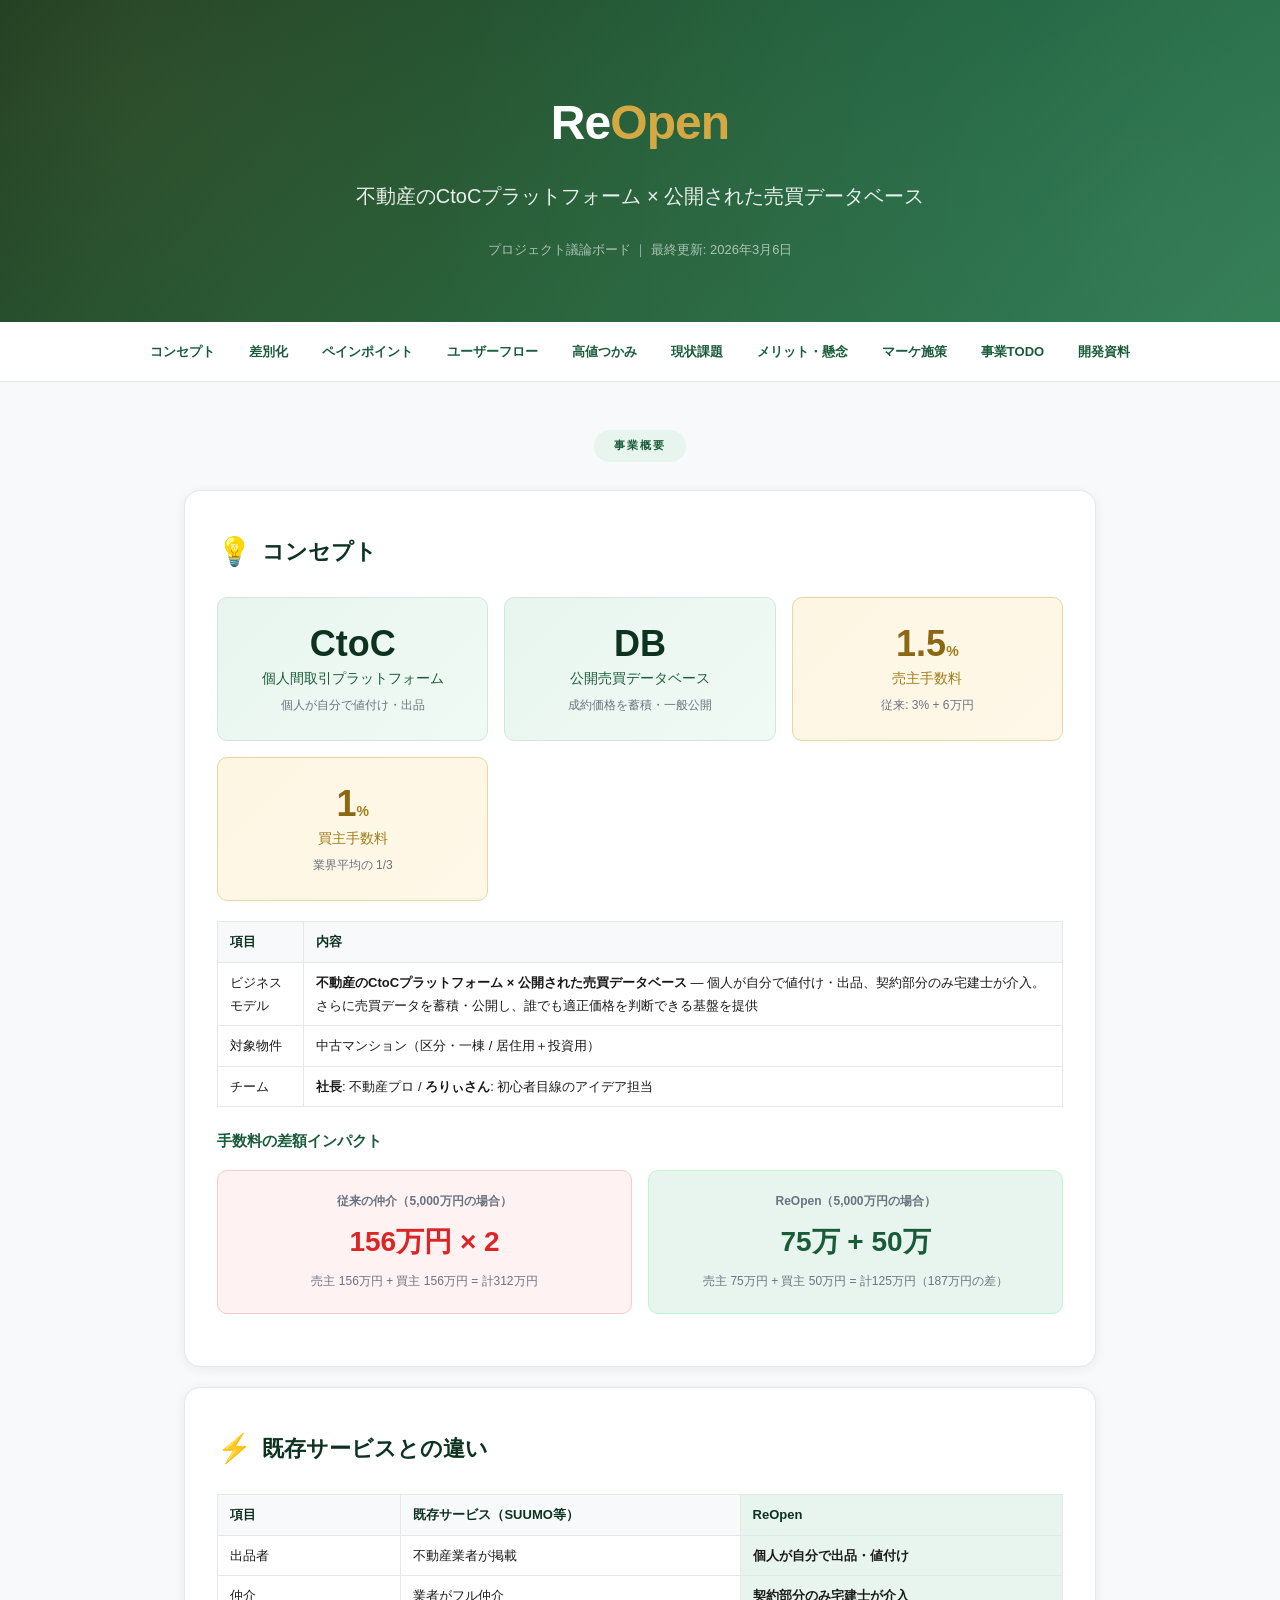
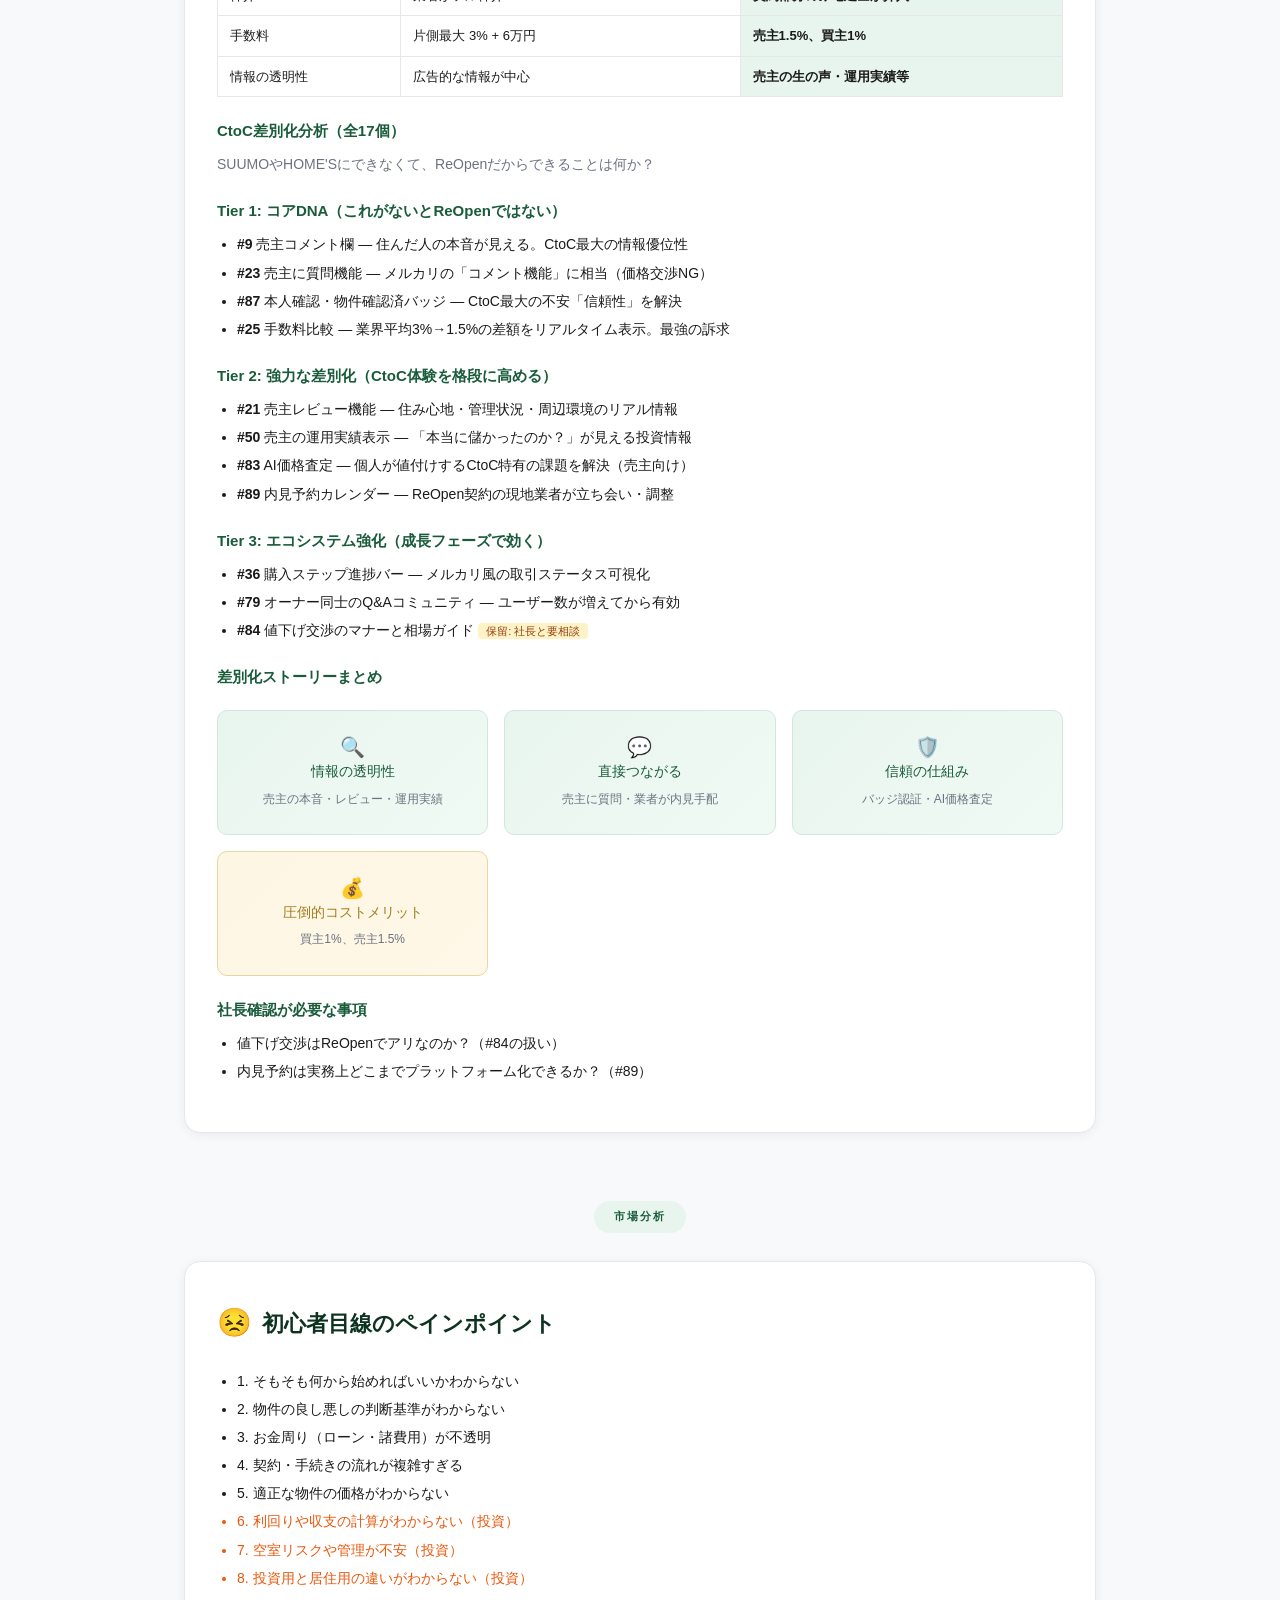
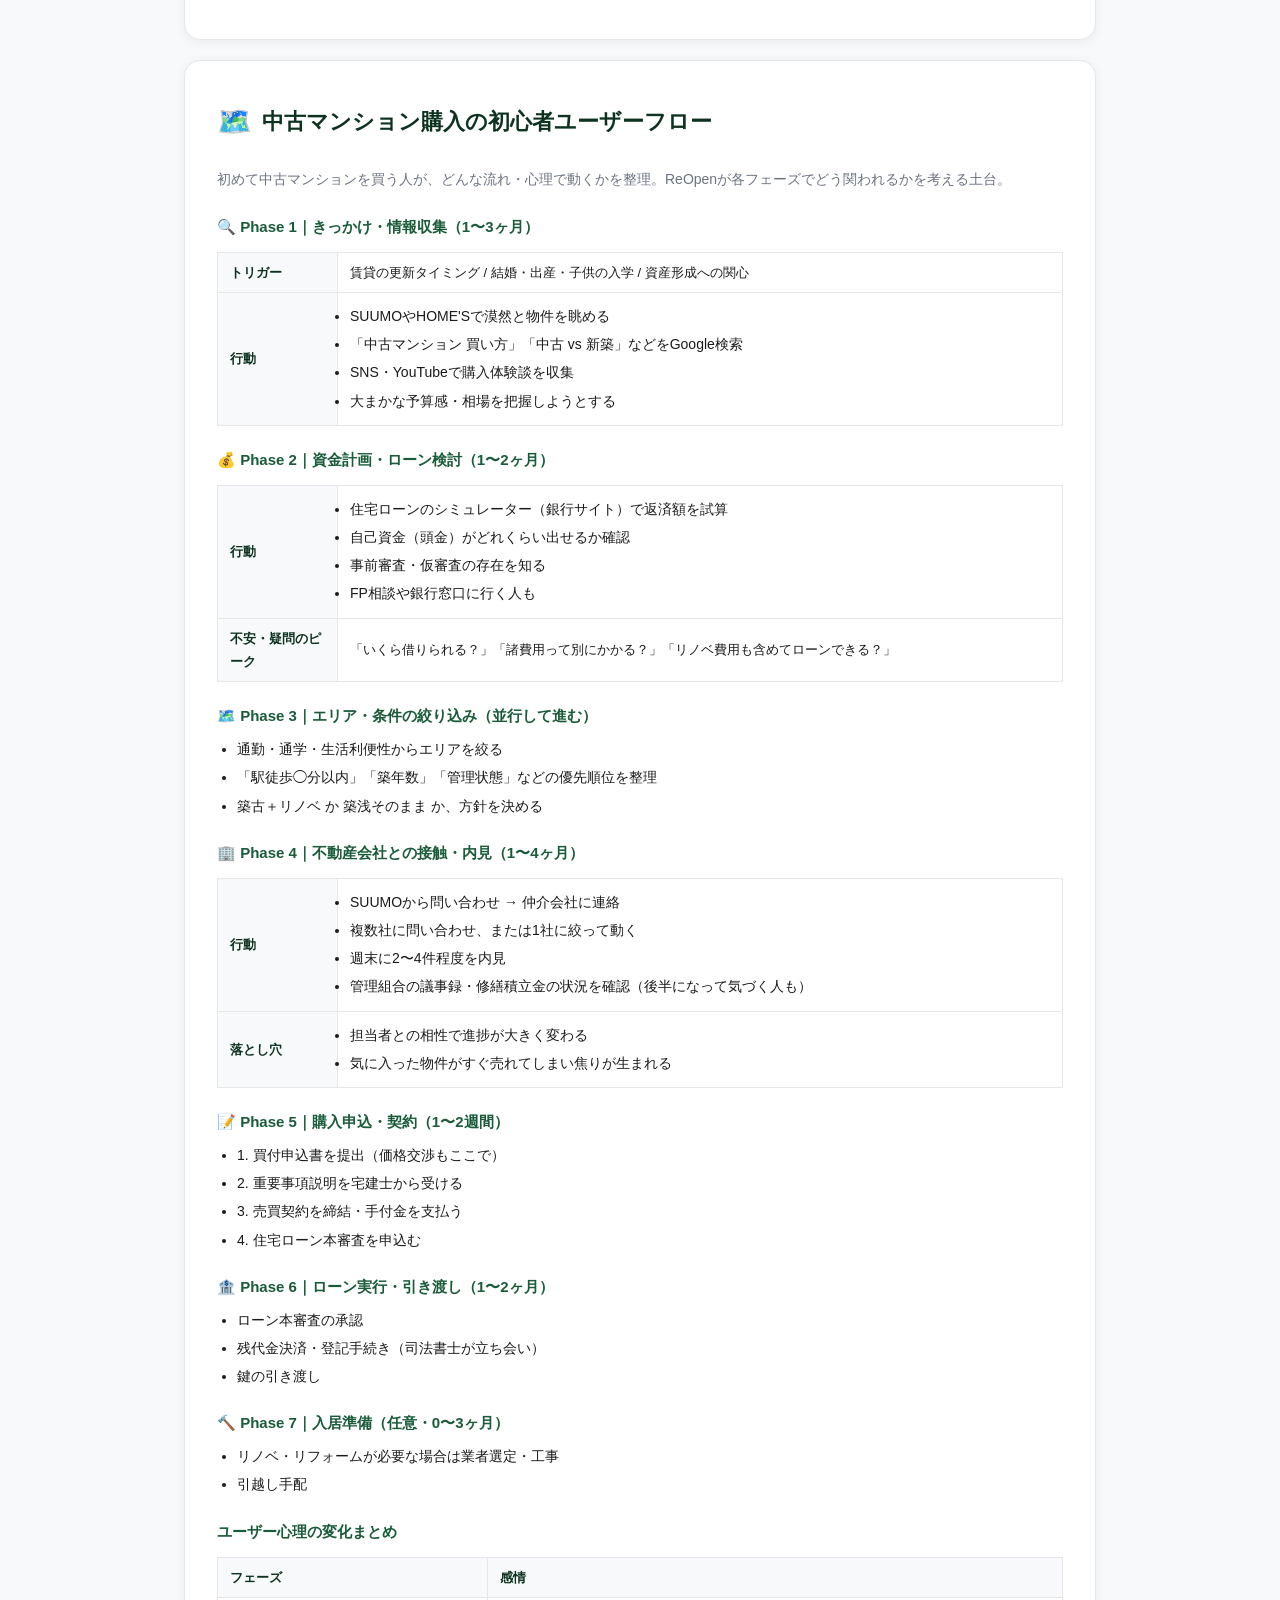
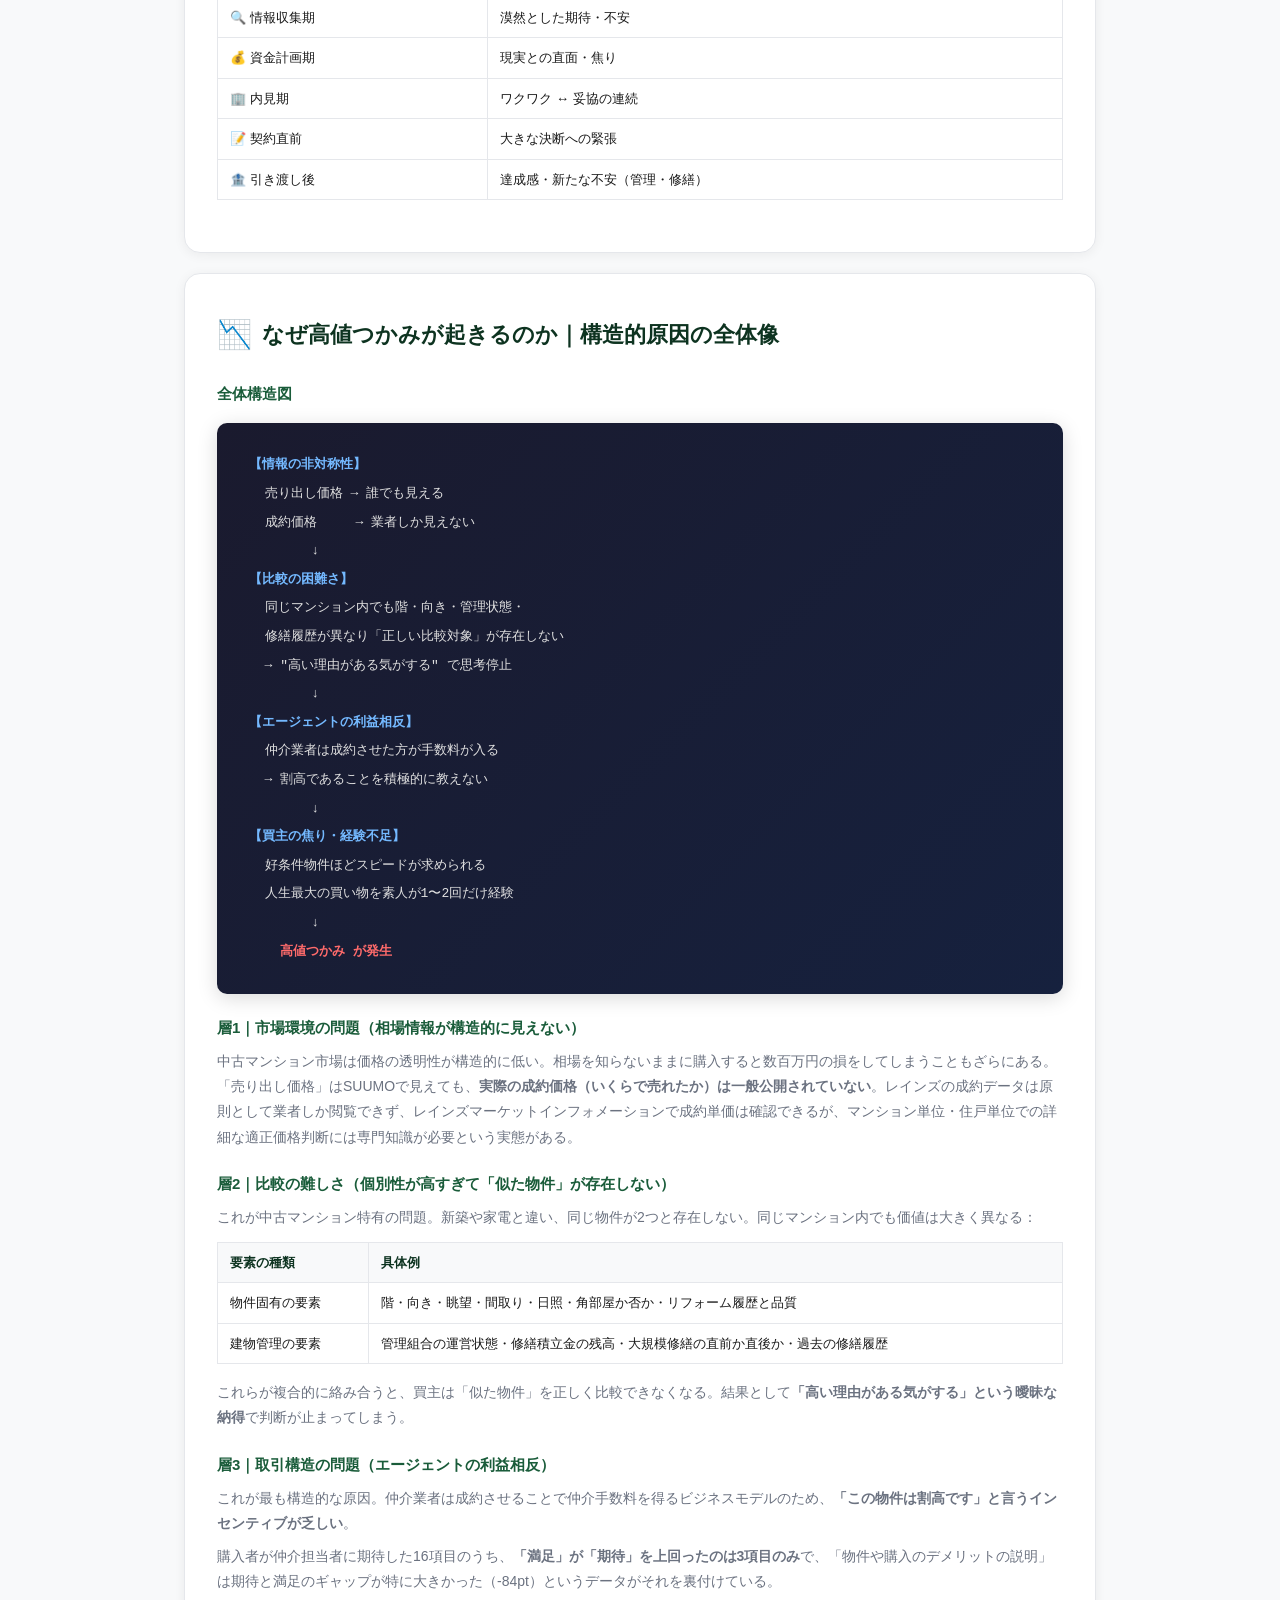
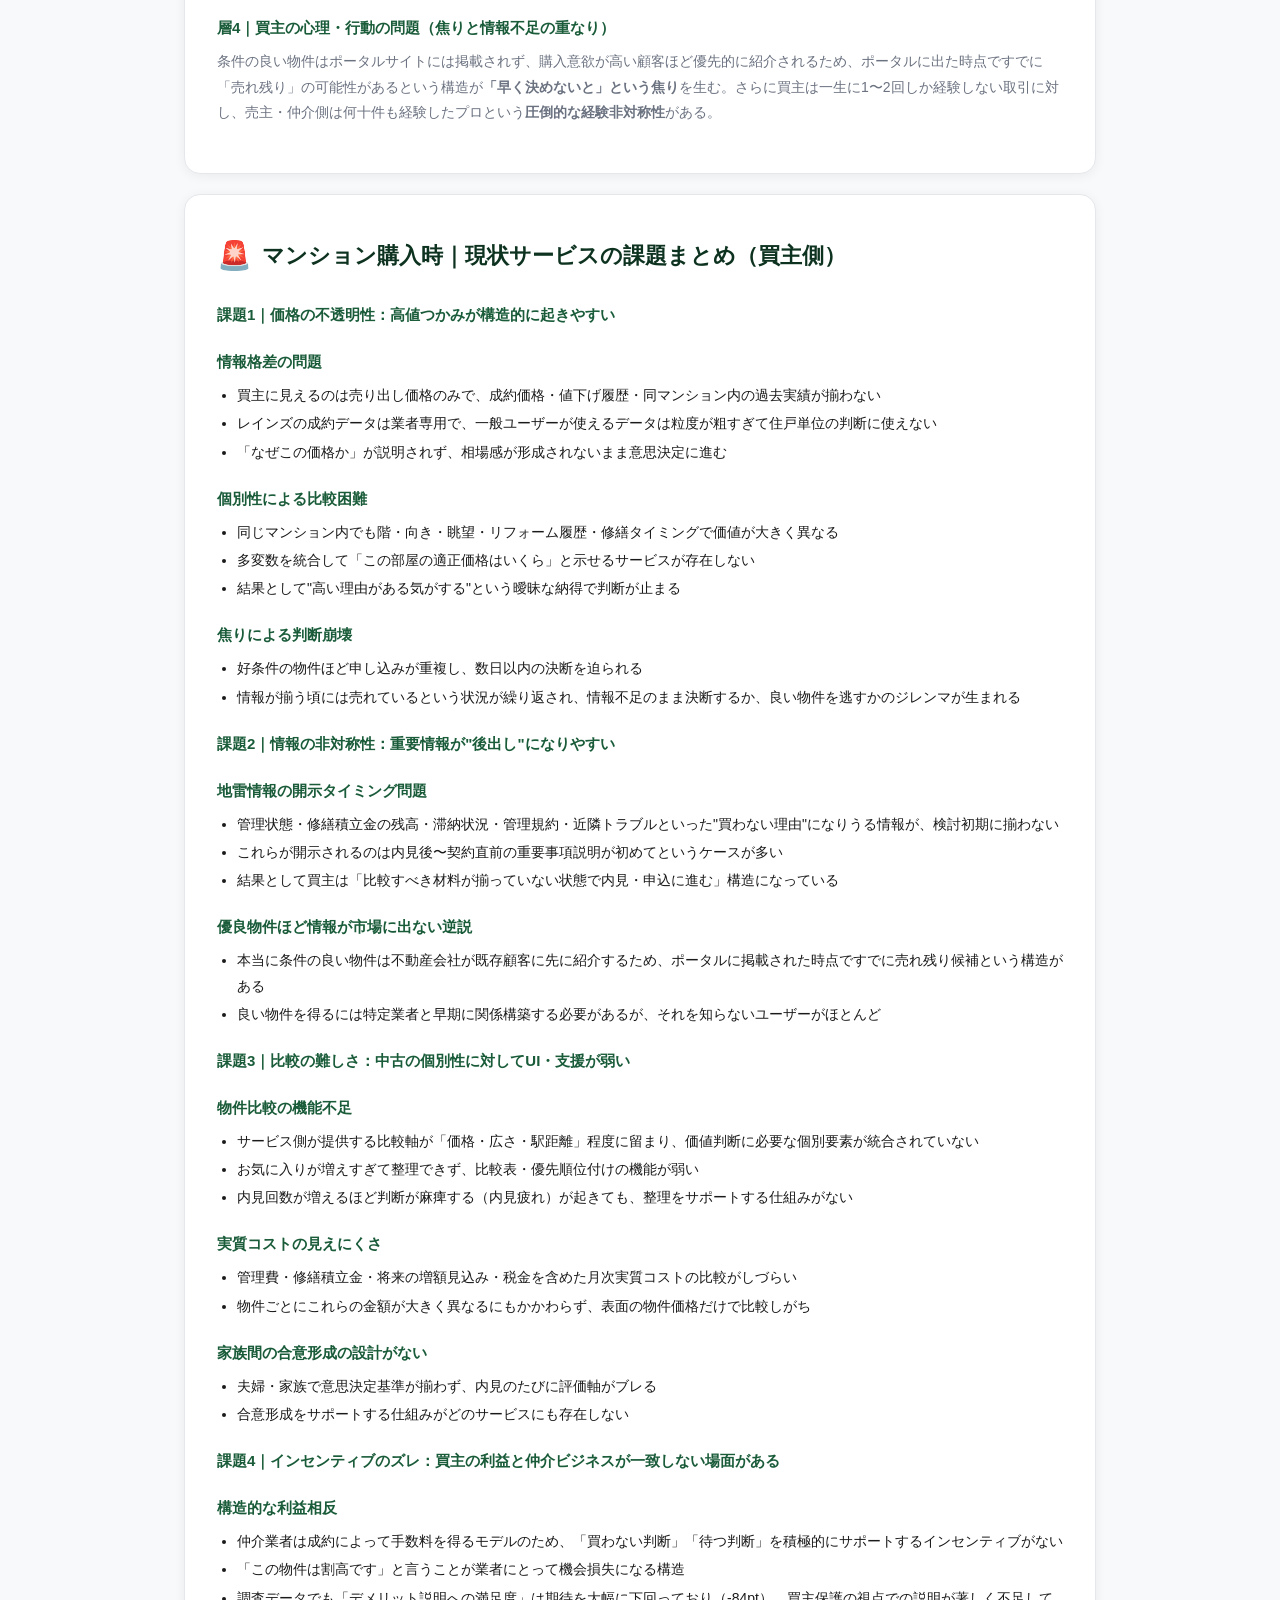
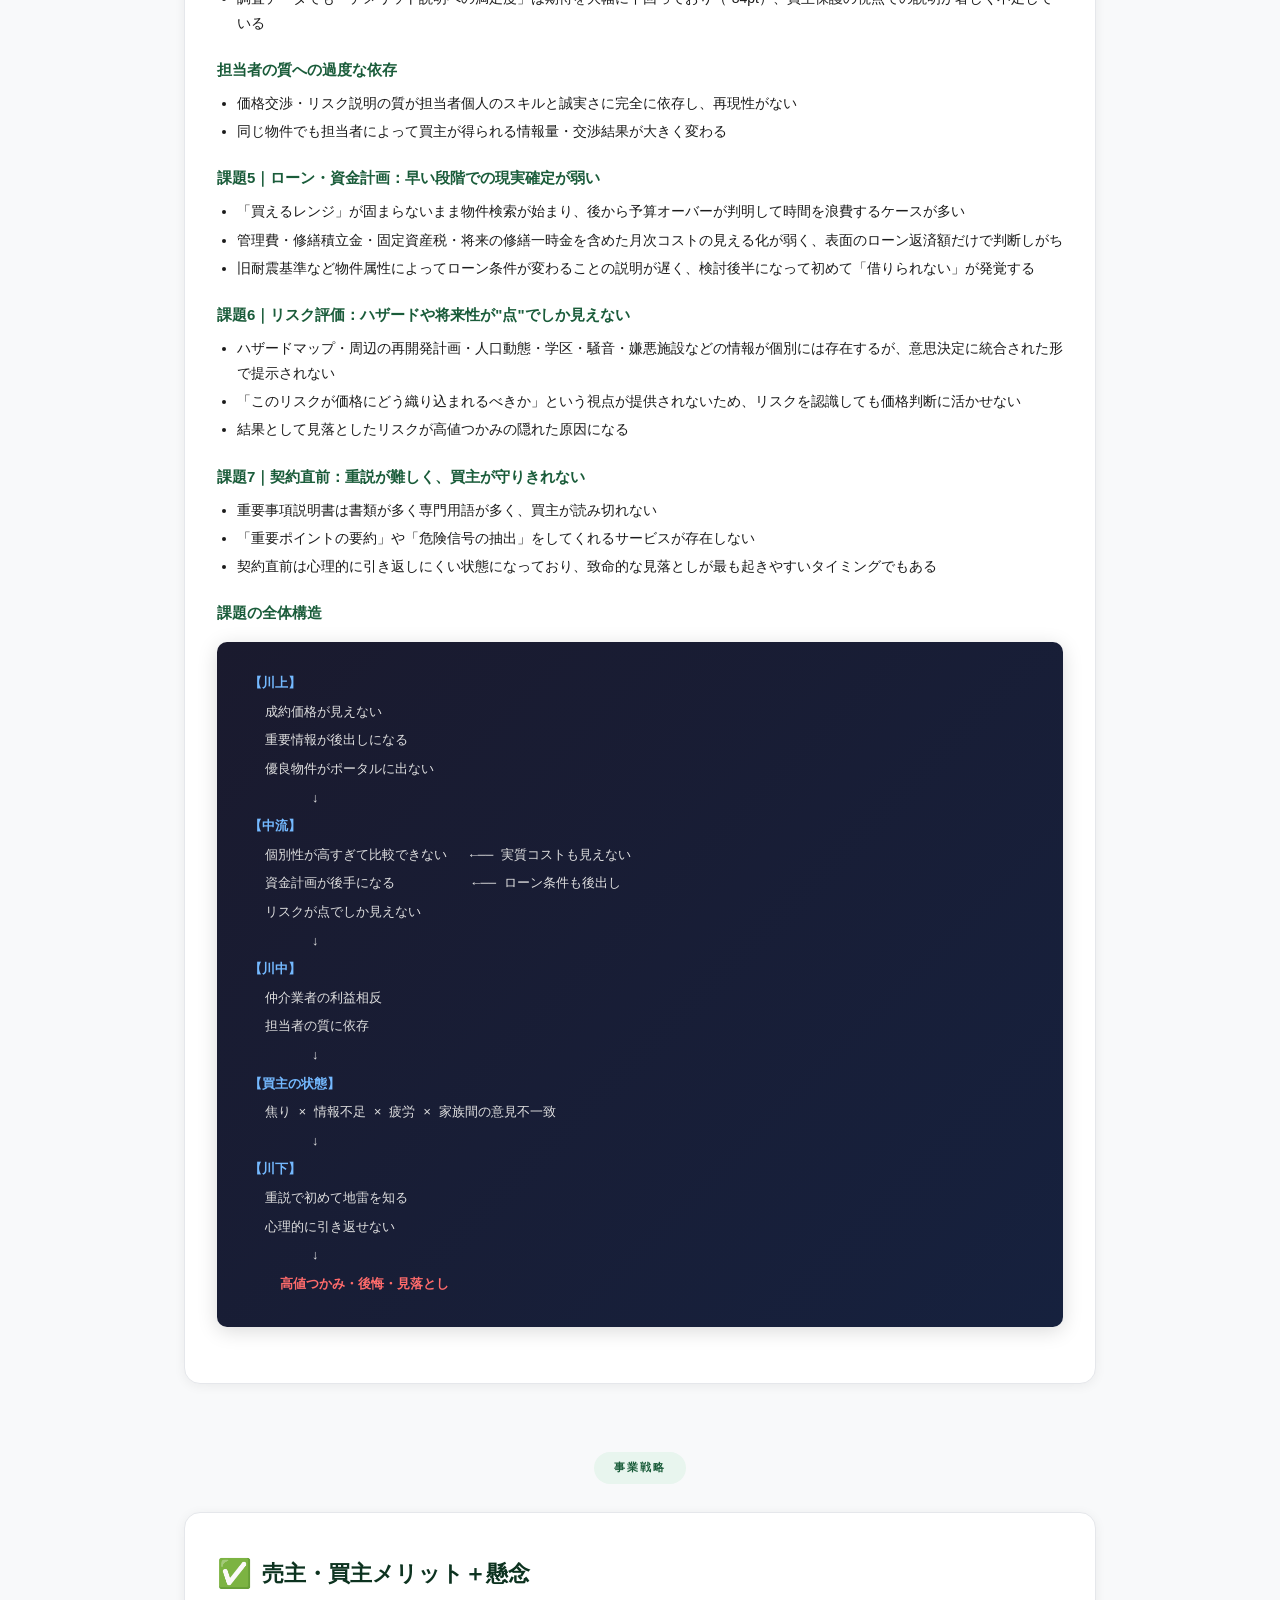
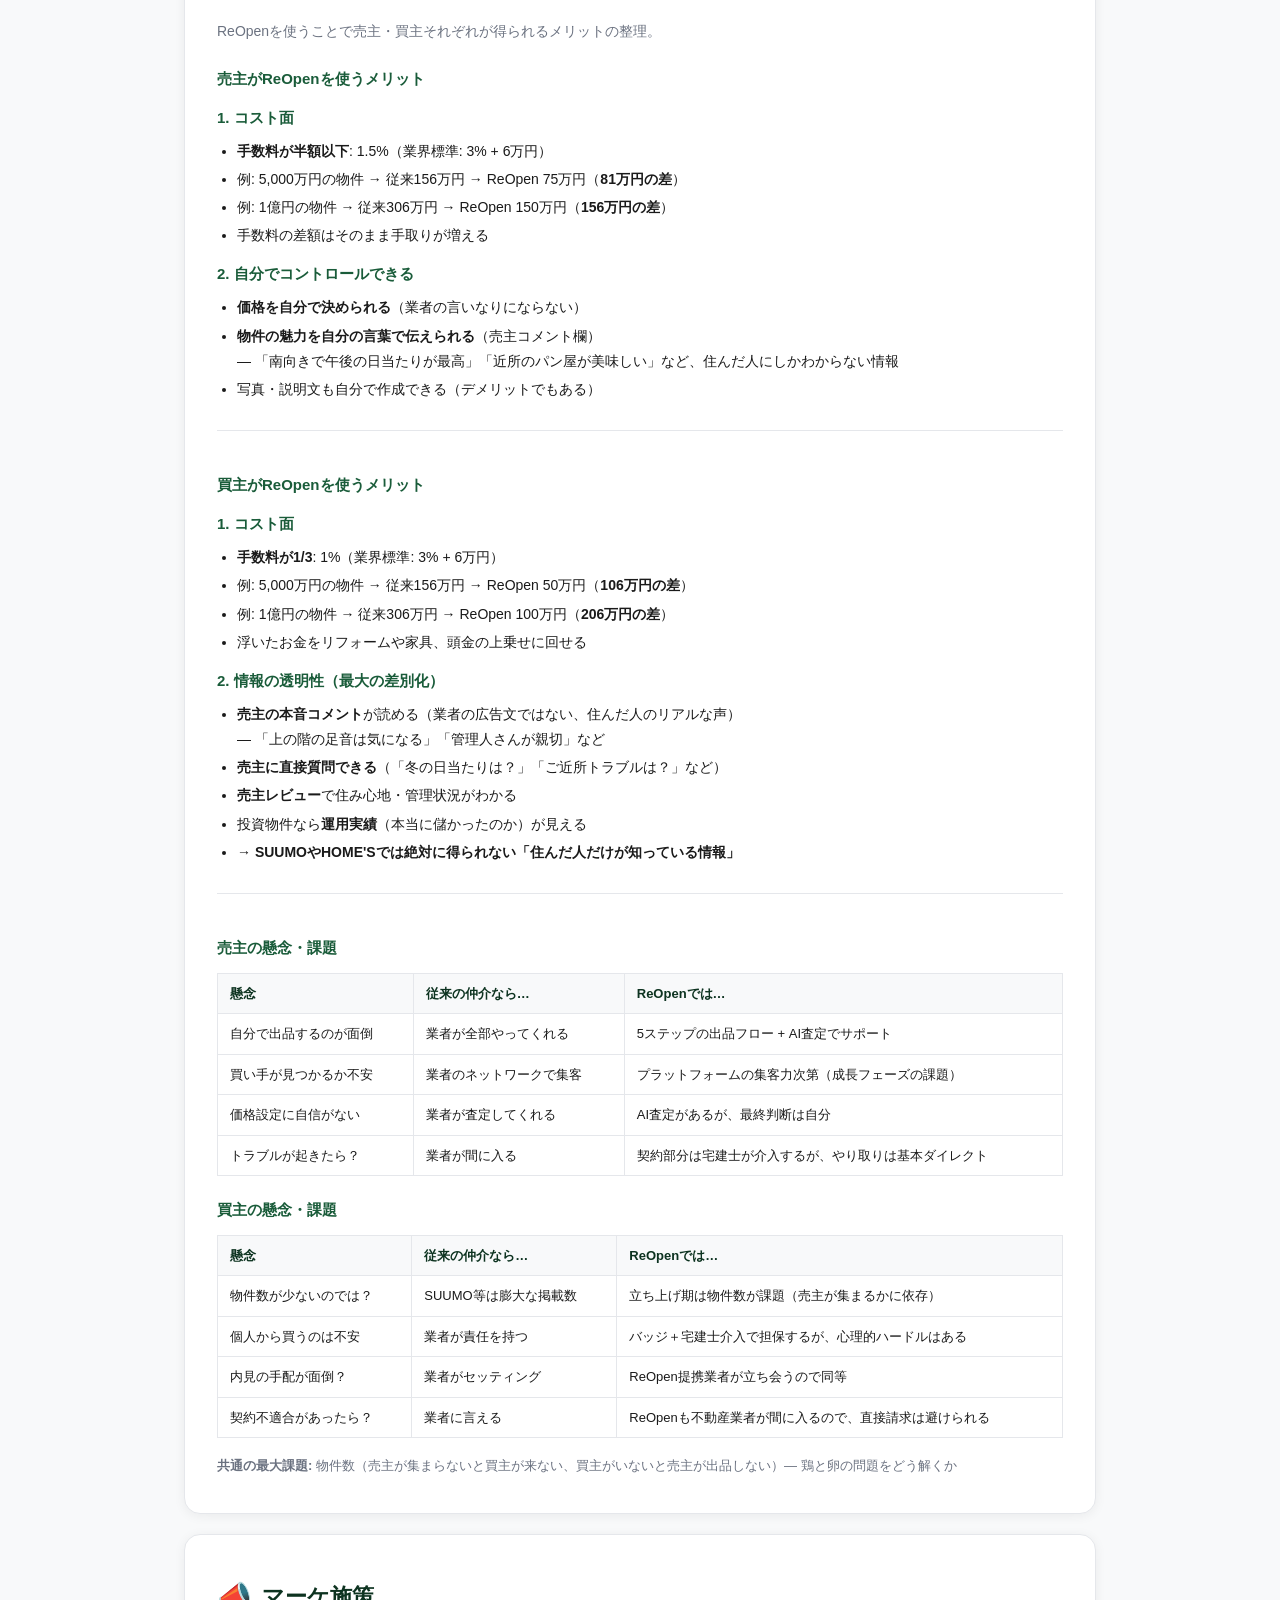
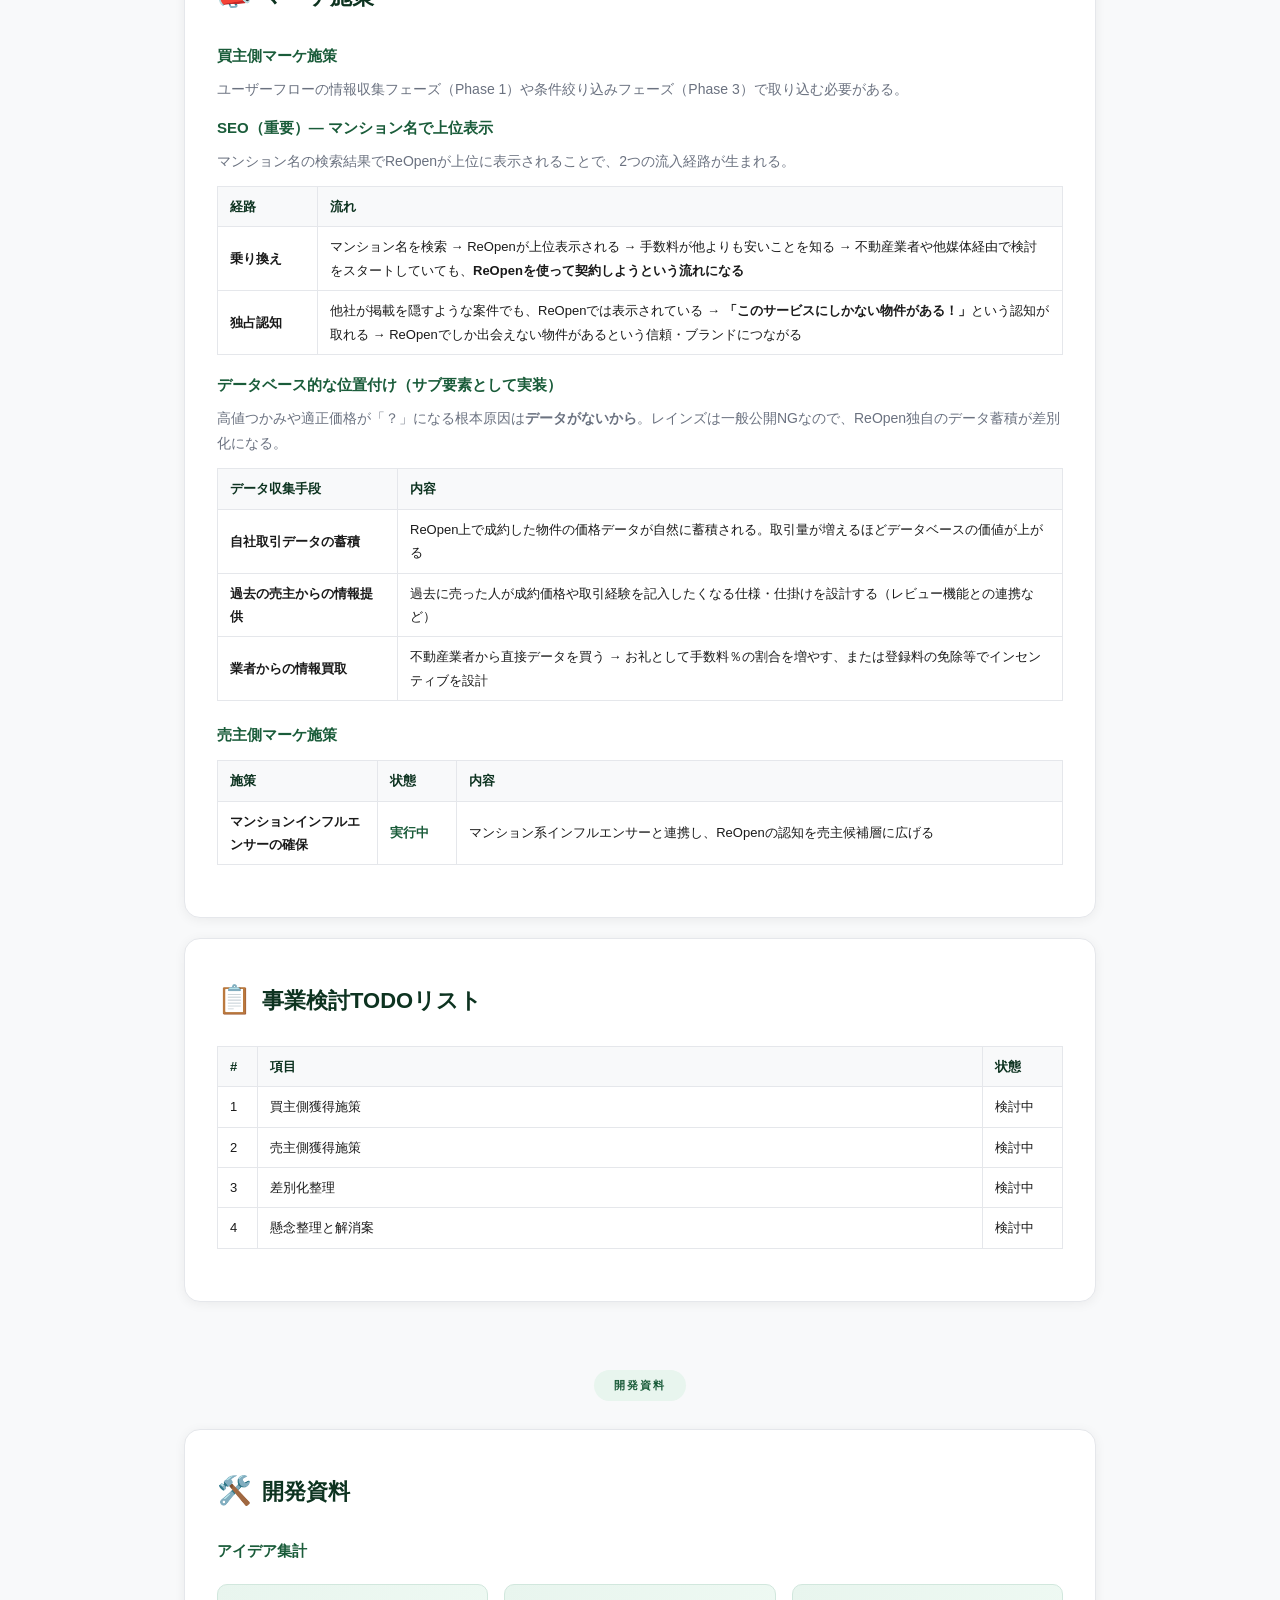
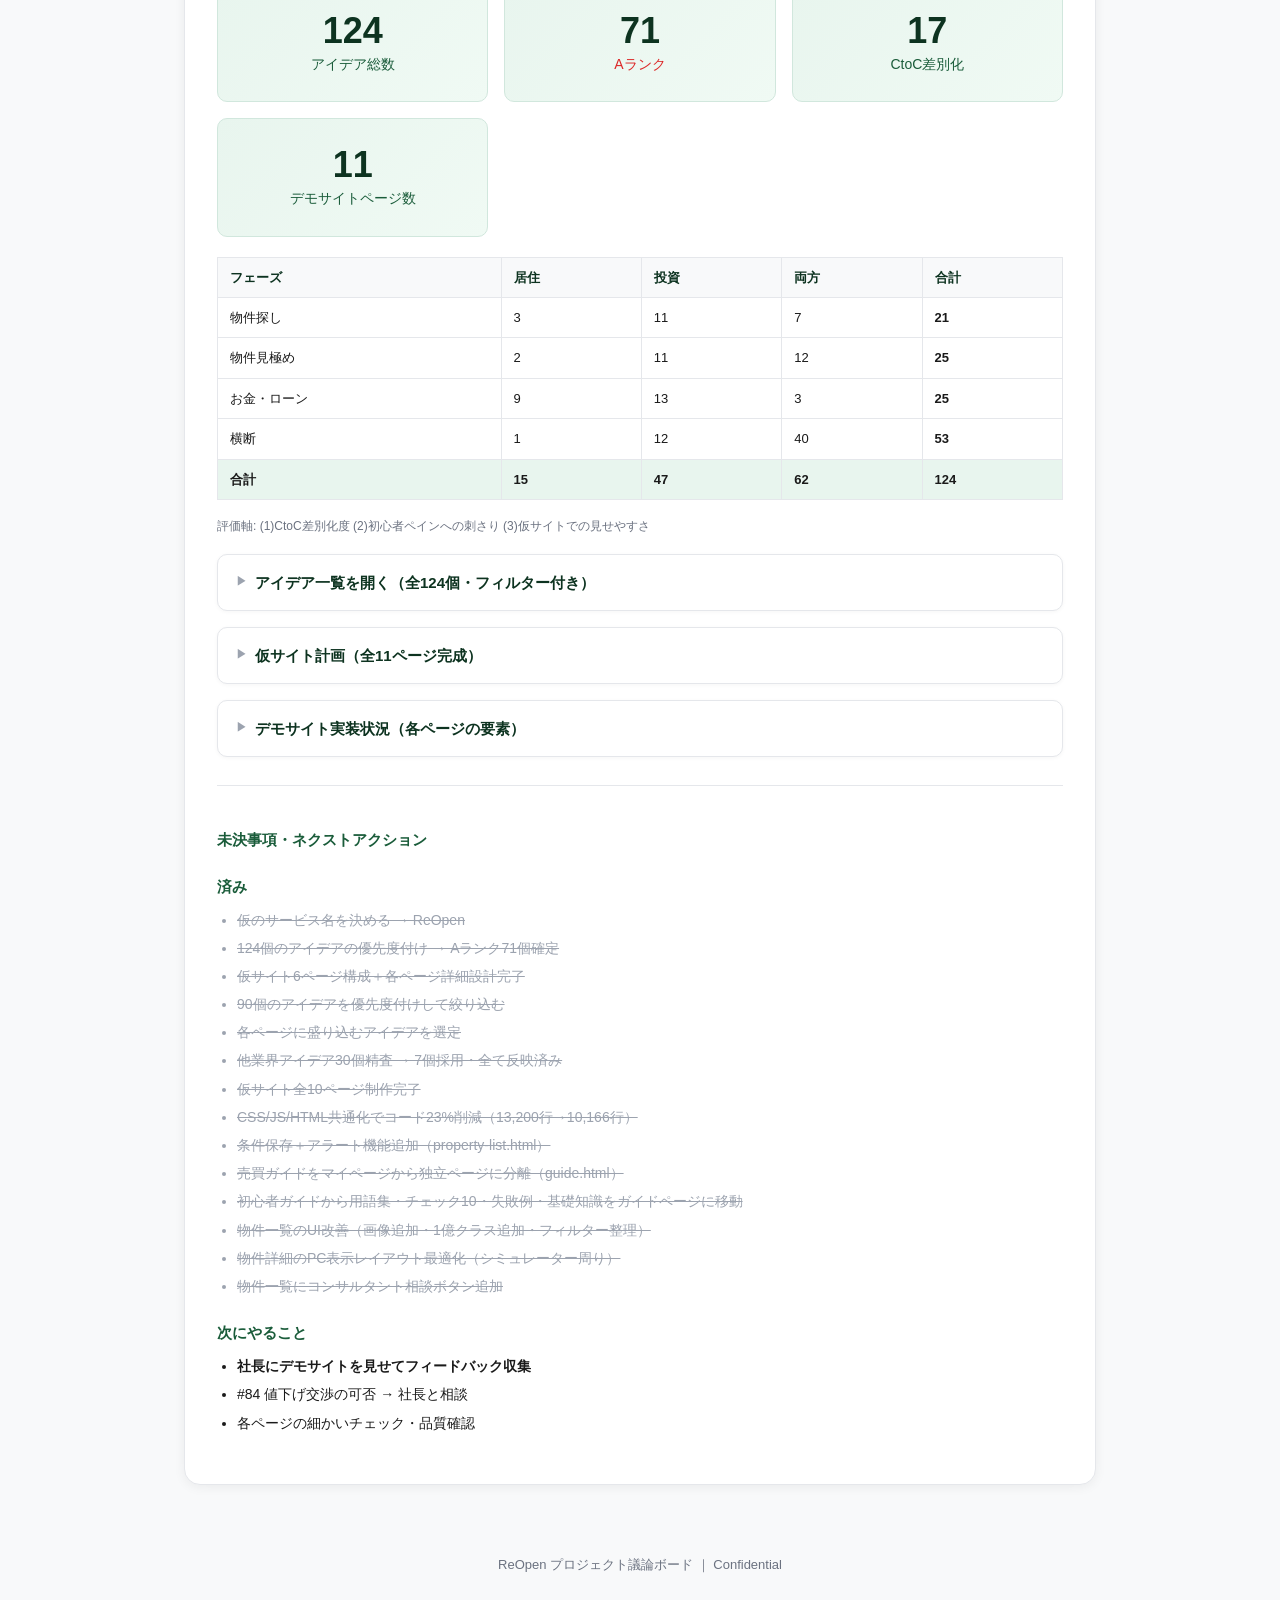
==== commit 35ff5ad5: "コンセプト更新: CtoC × 公開売買DB" ====
--- a/dashboard-presentation.html
+++ b/dashboard-presentation.html
@@ -236,7 +236,7 @@
 <!-- ═══ ヒーロー ═══ -->
 <div class="hero">
   <h1>Re<span class="accent">Open</span></h1>
-  <div class="tagline">不動産のメルカリ — 中古マンション CtoC プラットフォーム</div>
+  <div class="tagline">不動産のCtoCプラットフォーム × 公開された売買データベース</div>
   <div class="meta">プロジェクト議論ボード ｜ 最終更新: 2026年3月6日</div>
 </div>
 
@@ -270,6 +270,11 @@
       <div class="unit">個人間取引プラットフォーム</div>
       <div class="desc">個人が自分で値付け・出品</div>
     </div>
+    <div class="kpi">
+      <div class="number">DB</div>
+      <div class="unit">公開売買データベース</div>
+      <div class="desc">成約価格を蓄積・一般公開</div>
+    </div>
     <div class="kpi kpi-gold">
       <div class="number">1.5<span class="unit">%</span></div>
       <div class="unit">売主手数料</div>
@@ -284,7 +289,7 @@
 
   <table>
     <tr><th>項目</th><th>内容</th></tr>
-    <tr><td>ビジネスモデル</td><td><strong>不動産のメルカリ</strong> — 個人が自分で値付け・出品、契約部分のみ宅建士が介入</td></tr>
+    <tr><td>ビジネスモデル</td><td><strong>不動産のCtoCプラットフォーム × 公開された売買データベース</strong> — 個人が自分で値付け・出品、契約部分のみ宅建士が介入。さらに売買データを蓄積・公開し、誰でも適正価格を判断できる基盤を提供</td></tr>
     <tr><td>対象物件</td><td>中古マンション（区分・一棟 / 居住用＋投資用）</td></tr>
     <tr><td>チーム</td><td><strong>社長</strong>: 不動産プロ / <strong>ろりぃさん</strong>: 初心者目線のアイデア担当</td></tr>
   </table>
